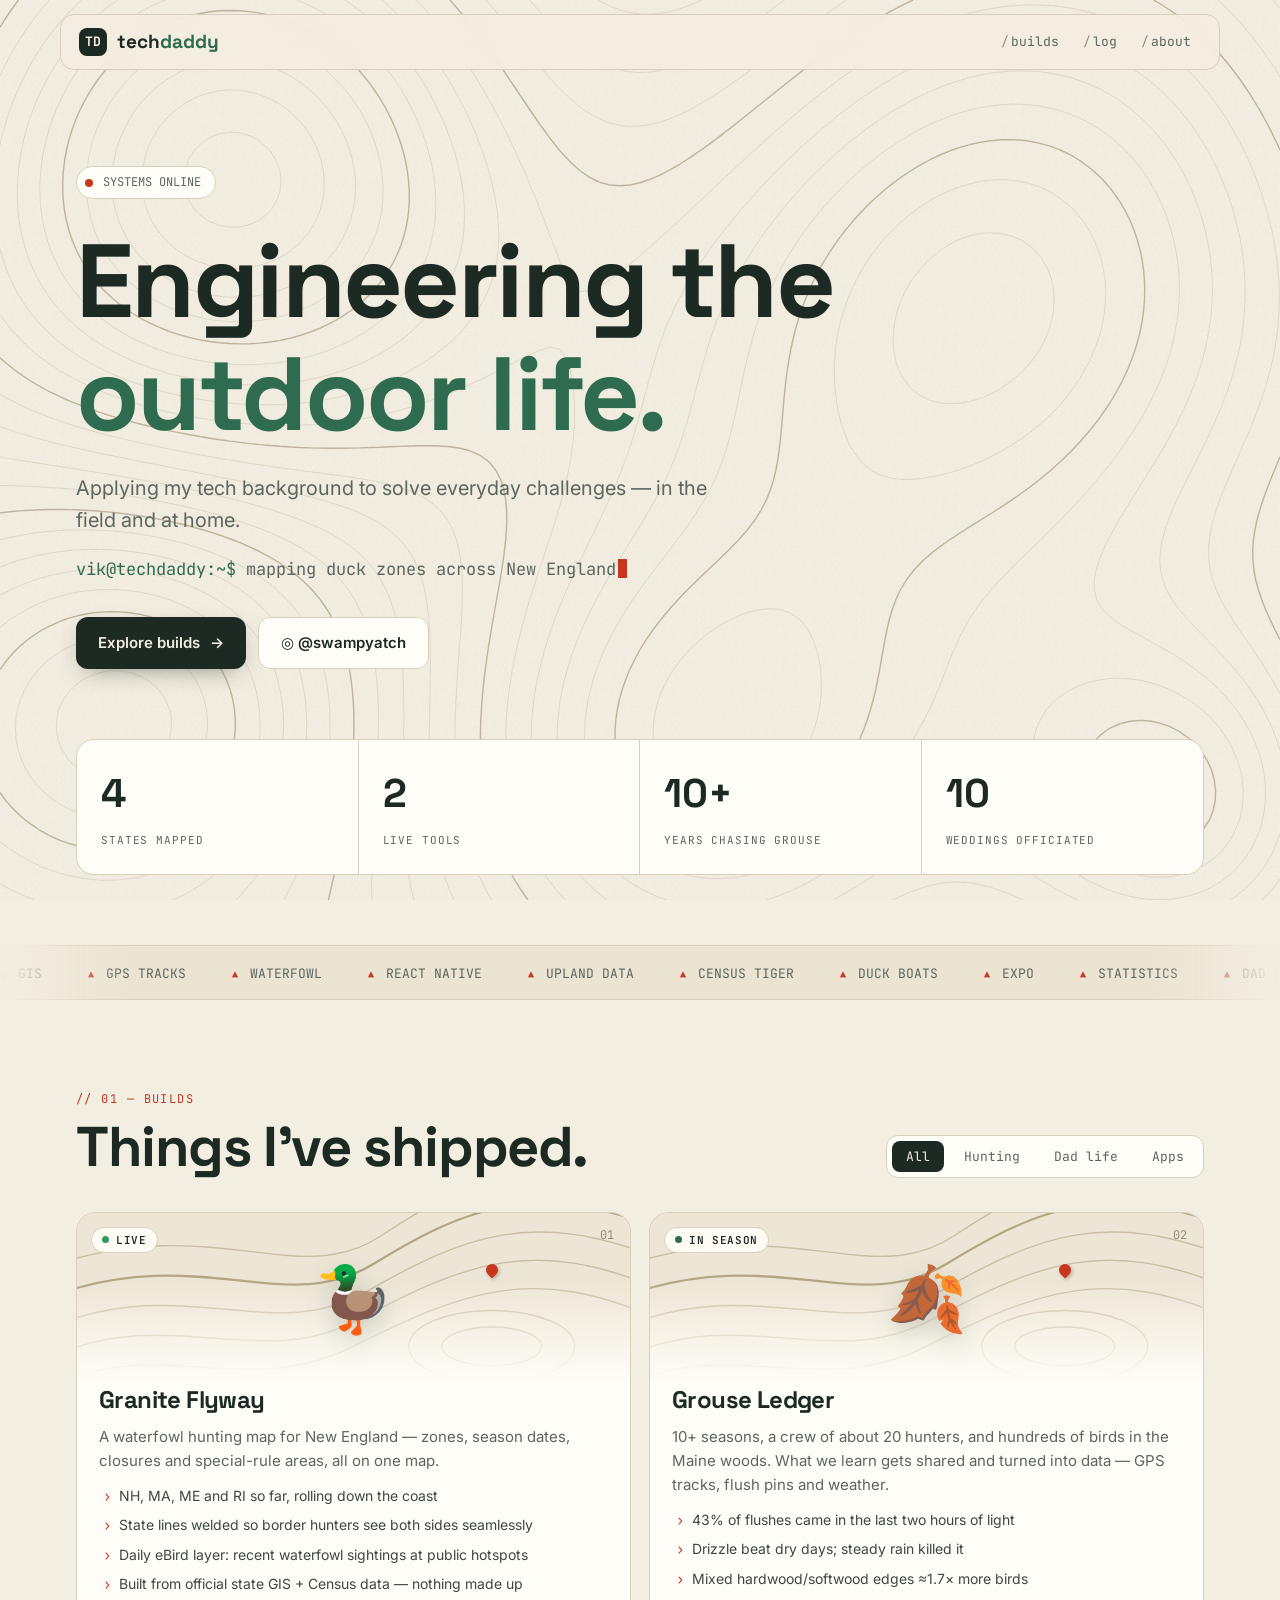
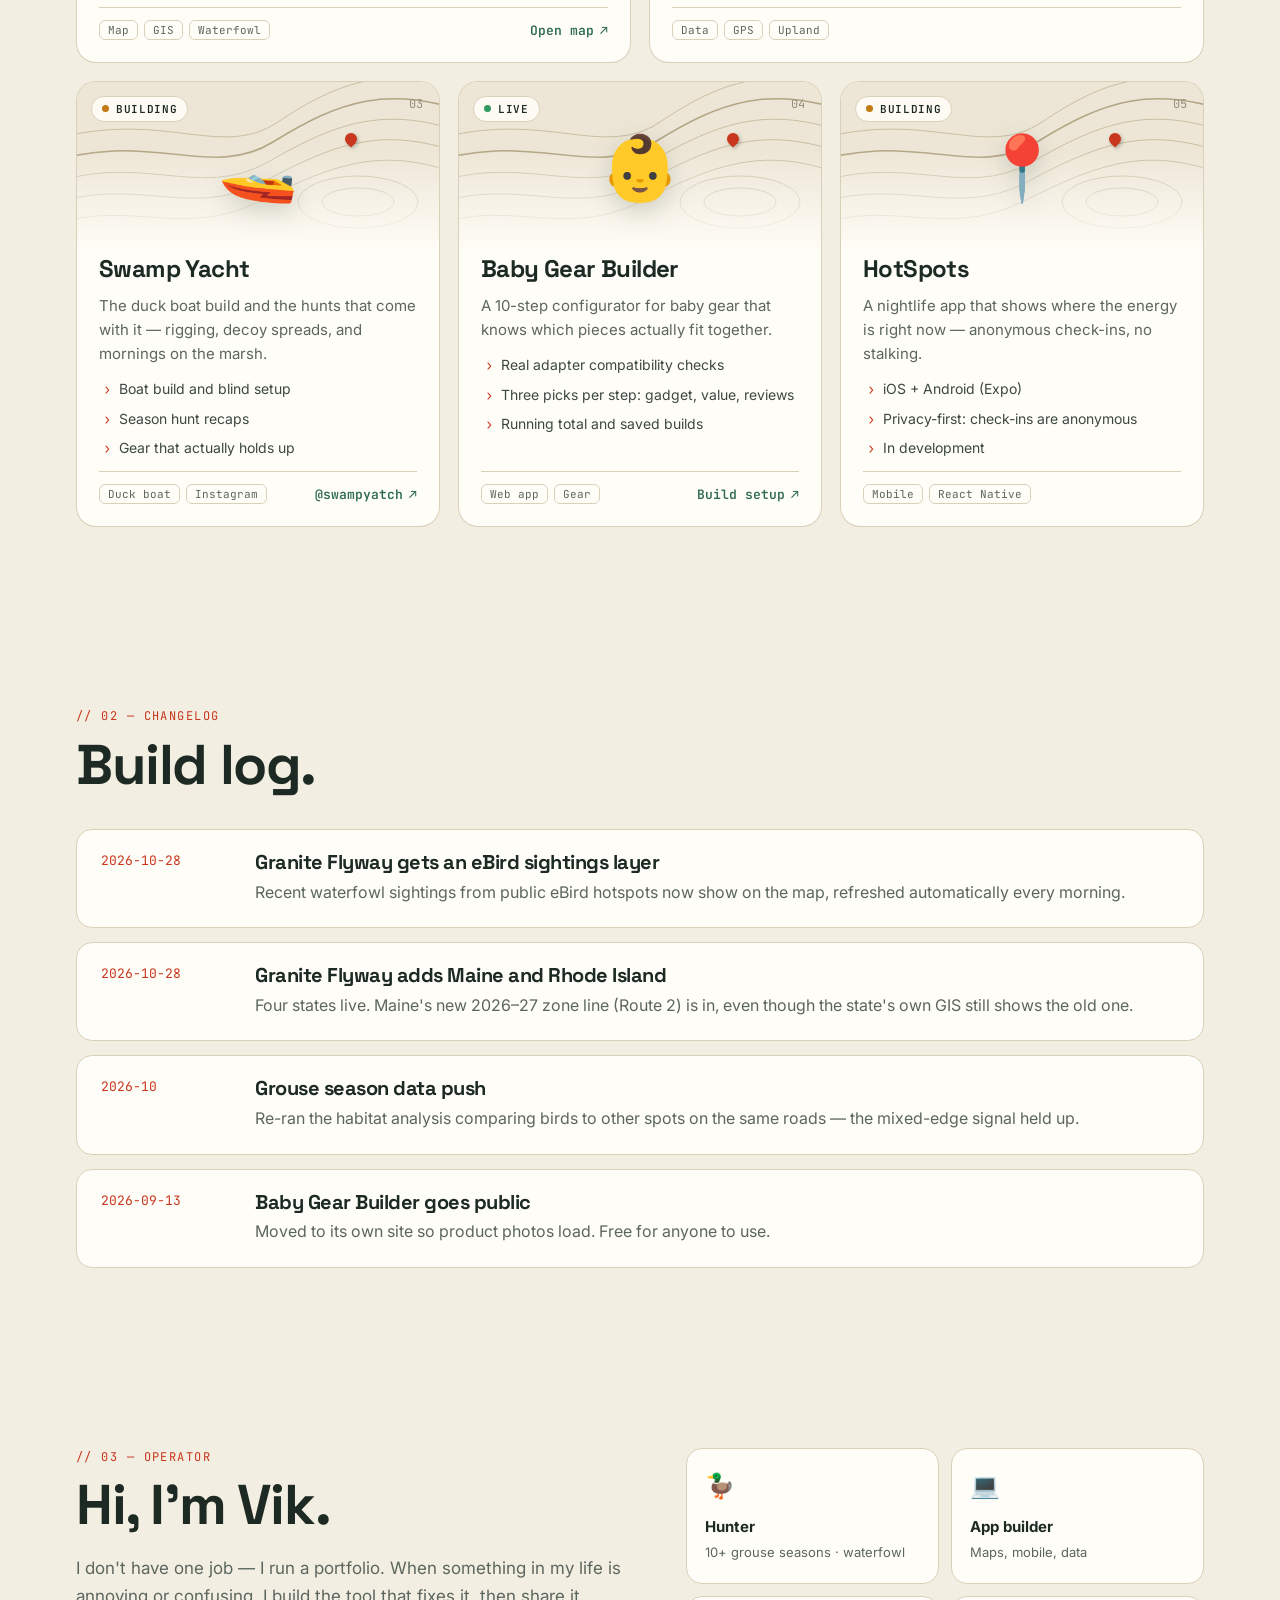
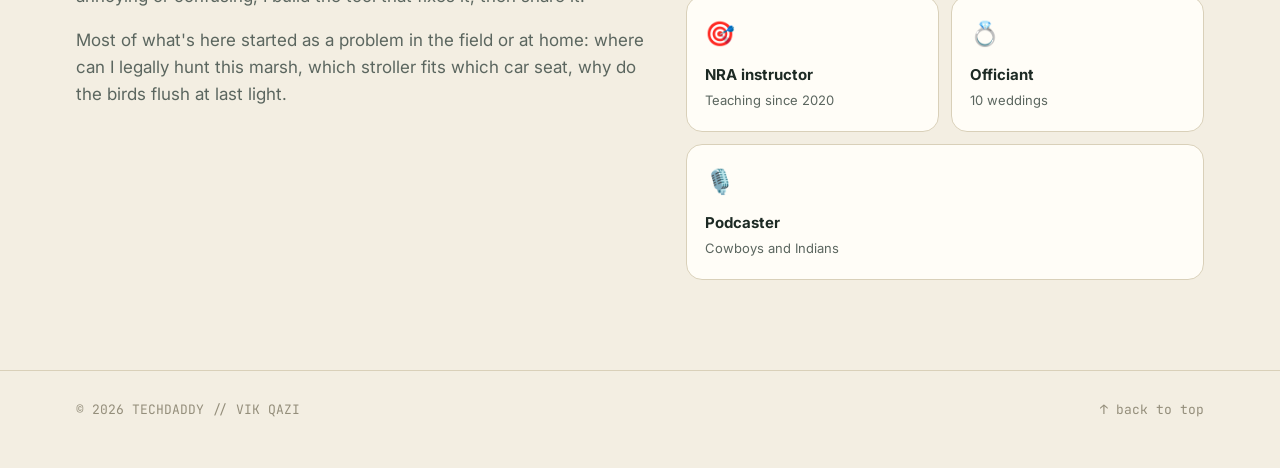
==== index.html @ b4d8f54d "Remove wavy underline from headline Co-Authored-By: Claude Opus 5.5 <noreply@anthropic.com>" ====
<!doctype html>
<html lang="en">
<head>
<meta charset="utf-8">
<meta name="viewport" content="width=device-width, initial-scale=1">
<title>TechDaddy</title>
<meta name="description" content="TechDaddy — a dad who builds things. Hunting maps, apps, gear builders and field data.">
<meta name="theme-color" content="#f3eee2">
<link rel="preconnect" href="https://fonts.googleapis.com">
<link href="https://fonts.googleapis.com/css2?family=Space+Grotesk:wght@400;500;700&family=JetBrains+Mono:wght@400;600&family=Inter:wght@400;500;600&display=swap" rel="stylesheet">
<style>
:root{
  --bg:#05070d; --bg2:#0a0e1a; --glass:rgba(255,255,255,.035); --glass-hi:rgba(255,255,255,.07);
  --line:rgba(140,170,255,.12); --line-hi:rgba(120,220,255,.45);
  --ink:#eaf0ff; --muted:#8a96b3; --dim:#55607a;
  --cyan:#3ee7ff; --violet:#8b5cff; --pink:#ff4fd8; --lime:#7dffb2; --amber:#ffb547;
  --grad:linear-gradient(100deg,var(--cyan),var(--violet) 55%,var(--pink));
  --mono:"JetBrains Mono",ui-monospace,monospace;
}
*{box-sizing:border-box}
html{scroll-behavior:smooth}
body{margin:0;background:var(--bg);color:var(--ink);font:16px/1.6 Inter,system-ui,sans-serif;overflow-x:hidden;-webkit-font-smoothing:antialiased}
a{color:inherit}
::selection{background:var(--violet);color:#fff}
.wrap{max-width:1160px;margin:0 auto;padding:0 16px;position:relative}
h1,h2,h3{font-family:"Space Grotesk",Inter,sans-serif;line-height:1.08;margin:0;letter-spacing:-.025em}
.mono{font-family:var(--mono)}

/* ---------- background layers ---------- */
#net{position:fixed;inset:0;width:100%;height:100%;z-index:0;pointer-events:none}
.bg-grid{position:fixed;inset:0;z-index:0;pointer-events:none;
  background-image:linear-gradient(var(--line) 1px,transparent 1px),linear-gradient(90deg,var(--line) 1px,transparent 1px);
  background-size:64px 64px;
  mask-image:radial-gradient(ellipse 80% 60% at 50% 0%,#000 30%,transparent 75%);
  -webkit-mask-image:radial-gradient(ellipse 80% 60% at 50% 0%,#000 30%,transparent 75%);opacity:.55}
.orb{position:fixed;border-radius:50%;filter:blur(90px);z-index:0;pointer-events:none;opacity:.45}
.orb.a{width:520px;height:520px;background:var(--violet);top:-180px;left:-120px;animation:drift 18s ease-in-out infinite alternate}
.orb.b{width:440px;height:440px;background:#0aa5c9;top:30vh;right:-160px;animation:drift 22s ease-in-out infinite alternate-reverse}
@keyframes drift{to{transform:translate(80px,60px) scale(1.15)}}
.noise{position:fixed;inset:0;z-index:1;pointer-events:none;opacity:.05;
  background-image:url("data:image/svg+xml,%3Csvg xmlns='http://www.w3.org/2000/svg' width='160' height='160'%3E%3Cfilter id='n'%3E%3CfeTurbulence baseFrequency='.9' numOctaves='2'/%3E%3C/filter%3E%3Crect width='100%25' height='100%25' filter='url(%23n)'/%3E%3C/svg%3E")}
main,nav,footer{position:relative;z-index:2}

/* ---------- nav ---------- */
nav{position:sticky;top:0;z-index:10}
nav .bar{margin:14px auto 0;max-width:1160px;display:flex;align-items:center;gap:20px;height:56px;padding:0 18px;
  background:rgba(8,11,20,.6);backdrop-filter:blur(16px) saturate(140%);-webkit-backdrop-filter:blur(16px) saturate(140%);
  border:1px solid var(--line);border-radius:14px}
.logo{display:flex;align-items:center;gap:10px;font-family:"Space Grotesk";font-weight:700;font-size:19px;text-decoration:none}
.logo .mark{width:28px;height:28px;border-radius:8px;background:var(--grad);display:grid;place-items:center;font-family:var(--mono);font-size:13px;color:#05070d;box-shadow:0 0 18px rgba(62,231,255,.45)}
.logo b{background:var(--grad);-webkit-background-clip:text;background-clip:text;color:transparent}
nav .links{margin-left:auto;display:flex;gap:4px}
nav .links a{text-decoration:none;color:var(--muted);font-family:var(--mono);font-size:13px;padding:6px 10px;border-radius:8px;transition:.2s}
nav .links a:hover{color:var(--ink);background:var(--glass-hi)}
nav .links a::before{content:"/";color:var(--dim);margin-right:2px}

/* ---------- hero ---------- */
.hero{padding:96px 0 70px;text-align:left}
.pill{display:inline-flex;align-items:center;gap:10px;font-family:var(--mono);font-size:12px;color:var(--muted);
  border:1px solid var(--line);background:var(--glass);border-radius:999px;padding:6px 14px 6px 8px}
.pill .dot{width:8px;height:8px;border-radius:50%;background:var(--lime);box-shadow:0 0 0 0 rgba(125,255,178,.7);animation:ping 2s infinite}
@keyframes ping{70%{box-shadow:0 0 0 9px rgba(125,255,178,0)}100%{box-shadow:0 0 0 0 rgba(125,255,178,0)}}
.hero h1{font-size:clamp(44px,8.4vw,104px);margin:26px 0 22px;font-weight:700}
.hero h1 .g{background:var(--grad);background-size:200% auto;-webkit-background-clip:text;background-clip:text;color:transparent;animation:sheen 6s linear infinite}
@keyframes sheen{to{background-position:200% center}}
.tagline{max-width:640px;font-size:clamp(17px,2vw,20px);color:var(--muted);margin:10px 0 20px}
.term{font-family:var(--mono);font-size:clamp(14px,1.8vw,17px);color:var(--muted);margin:0 0 34px;min-height:1.6em}
.term .p{color:var(--cyan)}
.term .cur{display:inline-block;width:9px;height:1.1em;background:var(--cyan);vertical-align:-3px;margin-left:2px;animation:blink 1s steps(1) infinite}
@keyframes blink{50%{opacity:0}}
.cta{display:flex;flex-wrap:wrap;gap:12px}
.btn{position:relative;display:inline-flex;align-items:center;gap:10px;padding:13px 22px;border-radius:12px;font-weight:600;text-decoration:none;font-size:15px;transition:transform .2s,box-shadow .2s}
.btn.primary{background:var(--grad);color:#05070d;box-shadow:0 8px 30px -6px rgba(139,92,255,.6)}
.btn.primary:hover{transform:translateY(-2px);box-shadow:0 12px 40px -6px rgba(62,231,255,.6)}
.btn.ghost{border:1px solid var(--line);background:var(--glass);backdrop-filter:blur(8px)}
.btn.ghost:hover{border-color:var(--line-hi);transform:translateY(-2px)}
.stats{display:grid;grid-template-columns:repeat(4,1fr);margin-top:70px;border:1px solid var(--line);border-radius:18px;background:var(--glass);backdrop-filter:blur(10px);overflow:hidden}
.stat{padding:22px 24px;border-right:1px solid var(--line)}
.stat:last-child{border-right:0}
.stat b{display:block;font-family:"Space Grotesk";font-size:clamp(28px,3.4vw,40px);font-weight:700}
.stat span{font-family:var(--mono);font-size:11px;letter-spacing:.08em;text-transform:uppercase;color:var(--muted)}

/* ---------- ticker ---------- */
.ticker{border-block:1px solid var(--line);background:rgba(8,11,20,.5);overflow:hidden;white-space:nowrap;padding:14px 0;
  mask-image:linear-gradient(90deg,transparent,#000 10%,#000 90%,transparent);-webkit-mask-image:linear-gradient(90deg,transparent,#000 10%,#000 90%,transparent)}
.ticker .track{display:inline-flex;gap:46px;animation:scroll 40s linear infinite;font-family:var(--mono);font-size:13px;color:var(--muted)}
.ticker .track span::before{content:"◆";color:var(--violet);margin-right:12px;font-size:10px}
@keyframes scroll{to{transform:translateX(-50%)}}

/* ---------- sections ---------- */
section{padding:90px 0}
.eyebrow{font-family:var(--mono);font-size:12px;color:var(--cyan);letter-spacing:.12em}
.sec-head{display:flex;flex-wrap:wrap;align-items:end;justify-content:space-between;gap:20px;margin-bottom:34px}
.sec-head h2{font-size:clamp(34px,5vw,56px);margin-top:8px}
.filters{display:flex;flex-wrap:wrap;gap:6px;padding:5px;border:1px solid var(--line);border-radius:12px;background:var(--glass)}
.filters button{background:none;color:var(--muted);border:0;border-radius:8px;padding:7px 14px;font:13px var(--mono);cursor:pointer;transition:.2s}
.filters button:hover{color:var(--ink)}
.filters button.on{background:var(--glass-hi);color:var(--ink);box-shadow:inset 0 0 0 1px var(--line-hi)}

/* ---------- cards ---------- */
.grid{display:grid;grid-template-columns:repeat(6,1fr);gap:18px}
.card{grid-column:span 2;position:relative;border-radius:20px;padding:1px;background:var(--line);transition:transform .35s cubic-bezier(.2,.8,.2,1);transform-style:preserve-3d;--mx:50%;--my:50%}
.card.wide{grid-column:span 3}
.card::before{content:"";position:absolute;inset:0;border-radius:20px;opacity:0;transition:opacity .3s;
  background:radial-gradient(420px circle at var(--mx) var(--my),var(--cyan),var(--violet) 35%,transparent 60%)}
.card:hover::before{opacity:1}
.card .in{position:relative;height:100%;border-radius:19px;background:linear-gradient(180deg,rgba(14,18,32,.92),rgba(8,10,18,.96));overflow:hidden;display:flex;flex-direction:column}
.card .in::after{content:"";position:absolute;inset:0;pointer-events:none;opacity:0;transition:opacity .3s;
  background:radial-gradient(300px circle at var(--mx) var(--my),rgba(255,255,255,.06),transparent 60%)}
.card:hover .in::after{opacity:1}
.art{height:170px;position:relative;overflow:hidden;display:grid;place-items:center}
.art .glyph{font-size:64px;filter:drop-shadow(0 10px 30px rgba(0,0,0,.6));transition:transform .5s cubic-bezier(.2,.8,.2,1);position:relative;z-index:1}
.card:hover .art .glyph{transform:scale(1.12) translateY(-4px)}
.art .mesh{position:absolute;inset:0;opacity:.9}
.art .lines{position:absolute;inset:0;background-image:linear-gradient(rgba(255,255,255,.07) 1px,transparent 1px),linear-gradient(90deg,rgba(255,255,255,.07) 1px,transparent 1px);background-size:22px 22px;mask-image:linear-gradient(transparent,#000);-webkit-mask-image:linear-gradient(transparent,#000)}
.art::after{content:"";position:absolute;inset:auto 0 0;height:60%;background:linear-gradient(transparent,rgba(8,10,18,.96))}
.status{position:absolute;top:14px;left:14px;z-index:2;display:inline-flex;align-items:center;gap:7px;font:600 11px var(--mono);letter-spacing:.06em;text-transform:uppercase;
  padding:5px 10px;border-radius:999px;background:rgba(5,7,13,.7);backdrop-filter:blur(8px);border:1px solid rgba(255,255,255,.12)}
.status i{width:7px;height:7px;border-radius:50%}
.status.live i{background:var(--lime);box-shadow:0 0 10px var(--lime)}
.status.building i{background:var(--amber);box-shadow:0 0 10px var(--amber)}
.status.season i{background:var(--cyan);box-shadow:0 0 10px var(--cyan)}
.idx{position:absolute;top:14px;right:16px;z-index:2;font:12px var(--mono);color:rgba(255,255,255,.5)}
.body{padding:4px 22px 22px;display:flex;flex-direction:column;gap:12px;flex:1;position:relative;z-index:1}
.body h3{font-size:24px}
.body p{margin:0;color:var(--muted);font-size:15px}
.body ul{list-style:none;margin:0;padding:0;display:grid;gap:7px}
.body li{font-size:14px;color:#b7c1d9;padding-left:20px;position:relative}
.body li::before{content:"›";position:absolute;left:4px;color:var(--cyan);font-family:var(--mono)}
.foot{margin-top:auto;padding-top:12px;display:flex;flex-wrap:wrap;align-items:center;justify-content:space-between;gap:10px;border-top:1px solid var(--line)}
.tags{display:flex;flex-wrap:wrap;gap:6px}
.tags span{font:11px var(--mono);color:var(--muted);border:1px solid var(--line);border-radius:6px;padding:2px 8px}
.go{font:600 13px var(--mono);text-decoration:none;color:var(--cyan);display:inline-flex;gap:6px;align-items:center}
.go:hover{text-shadow:0 0 12px var(--cyan)}
.go span{transition:transform .2s}
.go:hover span{transform:translate(3px,-3px)}

/* ---------- log ---------- */
.log{position:relative;display:grid;gap:14px}
.entry{display:grid;grid-template-columns:130px 1fr;gap:24px;padding:22px 24px;border:1px solid var(--line);border-radius:16px;background:var(--glass);backdrop-filter:blur(8px);transition:.25s}
.entry:hover{border-color:var(--line-hi);background:var(--glass-hi)}
.entry time{font:13px var(--mono);color:var(--cyan)}
.entry h3{font-size:20px;margin-bottom:6px}
.entry p{margin:0;color:var(--muted)}

/* ---------- about ---------- */
.about{display:grid;grid-template-columns:1.1fr 1fr;gap:40px;align-items:start}
.about p{color:var(--muted);font-size:17px}
.hats{display:grid;grid-template-columns:1fr 1fr;gap:12px}
.hat{border:1px solid var(--line);border-radius:16px;padding:18px;background:var(--glass);transition:.25s}
.hat:hover{border-color:var(--line-hi);transform:translateY(-3px)}
.hat i{font-style:normal;font-size:24px;display:block;margin-bottom:10px}
.hat b{display:block;font-size:15px}
.hat span{font-size:13px;color:var(--muted)}
.hat:last-child{grid-column:span 2}

footer{border-top:1px solid var(--line);padding:30px 0 50px;color:var(--dim);font:13px var(--mono)}
footer .wrap{display:flex;flex-wrap:wrap;gap:12px;justify-content:space-between}
footer a{text-decoration:none}
footer a:hover{color:var(--cyan)}

/* ---------- reveal ---------- */
.rv{opacity:0;transform:translateY(24px);transition:opacity .8s cubic-bezier(.2,.8,.2,1),transform .8s cubic-bezier(.2,.8,.2,1)}
.rv.on{opacity:1;transform:none}

@media (max-width:900px){
  .card,.card.wide{grid-column:span 3}
  .about{grid-template-columns:1fr}
}
@media (max-width:640px){
  nav .bar{margin:10px 10px 0;padding:0 12px}
  nav .links a{padding:6px 6px;font-size:12px}
  nav .links a::before{display:none}
  .hero{padding:60px 0 40px}
  .term{min-height:3.2em}
  .card,.card.wide{grid-column:span 6}
  .stats{grid-template-columns:1fr 1fr}
  .stat:nth-child(2){border-right:0}
  .stat:nth-child(-n+2){border-bottom:1px solid var(--line)}
  .entry{grid-template-columns:1fr;gap:6px}
  .hats{grid-template-columns:1fr}
  .hat:last-child{grid-column:auto}
  section{padding:64px 0}
}
@media (prefers-reduced-motion:reduce){
  *,*::before,*::after{animation:none!important;transition:none!important}
  .term .cur{animation:blink 1s steps(1) infinite!important}
  .rv{opacity:1;transform:none}
}
</style>
<style>
/* ===== TOPO CARTOGRAPHER THEME ===== */
:root{
  --bg:#f3eee2; --bg2:#ebe4d3; --paper:#fffdf7; --glass:rgba(255,253,247,.7); --glass-hi:#fffdf7;
  --line:#d9d0b9; --line-hi:#2f6b4f;
  --ink:#1d2a24; --muted:#5b665f; --dim:#948e7b;
  --cyan:#2f6b4f; --violet:#2f6b4f; --pink:#c8361d; --lime:#2f6b4f; --amber:#c27a12; --pin:#c8361d;
  --grad:linear-gradient(90deg,#2f6b4f,#2f6b4f);
}
::selection{background:#2f6b4f;color:#fffdf7}
body{background:var(--bg);color:var(--ink)}
#net,.orb,.bg-grid{display:none}
#topo{position:fixed;inset:0;width:100%;height:100%;z-index:0;pointer-events:none}
.noise{opacity:.07;mix-blend-mode:multiply}

nav .bar{background:rgba(243,238,226,.82);border-color:var(--line)}
.logo .mark{background:var(--ink);color:var(--bg);box-shadow:none}
.logo b{background:none;color:#2f6b4f;-webkit-text-fill-color:#2f6b4f}

.pill{background:var(--paper)}
.pill .dot{background:var(--pin);animation:pingred 2s infinite}
@keyframes pingred{0%{box-shadow:0 0 0 0 rgba(200,54,29,.55)}70%{box-shadow:0 0 0 9px rgba(200,54,29,0)}100%{box-shadow:0 0 0 0 rgba(200,54,29,0)}}
.hero h1 .g{background:none;color:#2f6b4f;-webkit-text-fill-color:#2f6b4f;animation:none;
  }
.term .p{color:#2f6b4f}
.term .cur{background:var(--pin)}

.btn.primary{background:var(--ink);color:var(--bg);box-shadow:0 8px 24px -10px rgba(29,42,36,.55)}
.btn.primary:hover{box-shadow:0 12px 28px -10px rgba(29,42,36,.6)}
.btn.ghost{background:var(--paper);border-color:var(--line)}
.btn.ghost:hover{border-color:var(--ink)}
.stats{background:var(--paper)}

.ticker{background:var(--bg2)}
.ticker .track span::before{content:"▲";color:var(--pin)}

.filters{background:var(--paper)}
.filters button.on{background:var(--ink);color:var(--bg);box-shadow:none}

.card::before{background:radial-gradient(420px circle at var(--mx) var(--my),#2f6b4f,rgba(200,54,29,.6) 35%,transparent 60%)}
.card .in{background:var(--paper)}
.card .in::after{background:radial-gradient(300px circle at var(--mx) var(--my),rgba(47,107,79,.07),transparent 60%)}
.art .mesh{background:var(--bg2)!important}
.art .lines{mask-image:none;-webkit-mask-image:none;background-size:cover;background-position:center;
  background-image:url("data:image/svg+xml,%3Csvg xmlns='http://www.w3.org/2000/svg' viewBox='0 0 400 170' preserveAspectRatio='xMidYMid slice'%3E%3Cg fill='none' stroke='%23c9bea2' stroke-width='1'%3E%3Cpath d='M-20 150 C60 110 120 160 200 120 S330 60 420 100'/%3E%3Cpath d='M-20 128 C70 88 130 140 205 100 S330 40 420 78'/%3E%3Cpath d='M-20 106 C80 66 140 120 210 80 S330 20 420 56'/%3E%3Cpath stroke='%23b3a684' stroke-width='1.6' d='M-20 84 C90 44 150 100 215 60 S330 0 420 34'/%3E%3Cpath d='M-20 62 C100 22 160 80 220 40 S330 -20 420 12'/%3E%3Cellipse cx='300' cy='120' rx='60' ry='26'/%3E%3Cellipse cx='300' cy='120' rx='36' ry='14'/%3E%3C/g%3E%3C/svg%3E")}
.art::after{background:linear-gradient(transparent,var(--paper))}
.art .glyph{filter:drop-shadow(0 8px 12px rgba(29,42,36,.18))}
.art .pinmark{position:absolute;z-index:1;left:74%;top:30%;width:12px;height:12px;border-radius:50% 50% 50% 0;transform:rotate(-45deg);background:var(--pin);box-shadow:0 2px 4px rgba(0,0,0,.25)}
.status{background:rgba(255,253,247,.92);border-color:var(--line);color:var(--ink)}
.status.season i{background:#2f6b4f;box-shadow:none}
.status.live i{background:#2f9b5f;box-shadow:none}
.status.building i{background:var(--amber);box-shadow:none}
.idx{color:var(--dim)}
.body li{color:#3c4842}
.body li::before{color:var(--pin)}
.go{color:#2f6b4f}
.go:hover{text-shadow:none;text-decoration:underline}

.entry,.hat{background:var(--paper)}
.entry time{color:var(--pin)}
.eyebrow{color:var(--pin)}
footer{color:var(--dim)}
footer a:hover{color:#2f6b4f}

/* map-style grid readout that follows the cursor */
#gridref{position:fixed;z-index:3;pointer-events:none;font:11px var(--mono);color:var(--ink);background:rgba(255,253,247,.9);border:1px solid var(--line);border-radius:6px;padding:3px 7px;opacity:0;transition:opacity .2s;transform:translate(14px,14px)}
#gridref::before{content:"";position:absolute;left:-14px;top:-14px;width:9px;height:9px;border:1.5px solid var(--pin);border-radius:50%}
@media (hover:none){#gridref{display:none}}
</style>
</head>
<body>
<div class="noise"></div>

<nav><div class="bar">
  <a class="logo" href="#"><span class="mark">TD</span><span>tech<b>daddy</b></span></a>
  <div class="links">
    <a href="#builds">builds</a>
    <a href="#log">log</a>
    <a href="#about">about</a>
  </div>
</div></nav>

<main>
<header class="hero"><div class="wrap">
  <div class="pill rv"><span class="dot"></span>SYSTEMS ONLINE</div>
  <h1 class="rv">Engineering the<br><span class="g">outdoor life.</span></h1>
  <p class="tagline rv">Applying my tech background to solve everyday challenges — in the field and at home.</p>
  <p class="term rv"><span class="p">vik@techdaddy:~$</span> <span id="typed"></span><span class="cur"></span></p>
  <div class="cta rv">
    <a class="btn primary" href="#builds">Explore builds <span>→</span></a>
    <a class="btn ghost" href="https://www.instagram.com/swampyatch/" target="_blank" rel="noopener">◎ @swampyatch</a>
  </div>
  <div class="stats rv">
    <div class="stat"><b data-count="4">0</b><span>States mapped</span></div>
    <div class="stat"><b data-count="2">0</b><span>Live tools</span></div>
    <div class="stat"><b data-count="10" data-suffix="+">0</b><span>Years chasing grouse</span></div>
    <div class="stat"><b data-count="10">0</b><span>Weddings officiated</span></div>
  </div>
</div></header>

<div class="ticker"><div class="track" id="ticker"></div></div>

<section id="builds"><div class="wrap">
  <div class="sec-head rv">
    <div><div class="eyebrow">// 01 — BUILDS</div><h2>Things I've shipped.</h2></div>
    <div class="filters" id="filters"></div>
  </div>
  <div class="grid" id="grid"></div>
</div></section>

<section id="log"><div class="wrap">
  <div class="sec-head rv"><div><div class="eyebrow">// 02 — CHANGELOG</div><h2>Build log.</h2></div></div>
  <div class="log" id="logList"></div>
</div></section>

<section id="about"><div class="wrap about">
  <div class="rv">
    <div class="eyebrow">// 03 — OPERATOR</div>
    <h2 style="font-size:clamp(34px,5vw,56px);margin:8px 0 20px">Hi, I'm Vik.</h2>
    <p>I don't have one job — I run a portfolio. When something in my life is annoying or confusing, I build the tool that fixes it, then share it.</p>
    <p>Most of what's here started as a problem in the field or at home: where can I legally hunt this marsh, which stroller fits which car seat, why do the birds flush at last light.</p>
  </div>
  <div class="hats rv">
    <div class="hat"><i>🦆</i><b>Hunter</b><span>10+ grouse seasons · waterfowl</span></div>
    <div class="hat"><i>💻</i><b>App builder</b><span>Maps, mobile, data</span></div>
    <div class="hat"><i>🎯</i><b>NRA instructor</b><span>Teaching since 2020</span></div>
    <div class="hat"><i>💍</i><b>Officiant</b><span>10 weddings</span></div>
    <div class="hat"><i>🎙️</i><b>Podcaster</b><span>Cowboys and Indians</span></div>
  </div>
</div></section>
</main>

<footer><div class="wrap">
  <span>© <span id="yr"></span> TECHDADDY // VIK QAZI</span>
  <a href="#">↑ back to top</a>
</div></footer>

<script>
/* ===== ADD NEW BUILDS HERE =====
   status: "live" | "building" | "season"
   cat: used by the filter chips · wide: true = bigger card
   hue: two colors for the card art */
const BUILDS = [
  {
    title: "Granite Flyway", icon: "🦆", hue: ["#0e7a8f", "#1d3fa8"], wide: true,
    status: "live", cat: "Hunting",
    blurb: "A waterfowl hunting map for New England — zones, season dates, closures and special-rule areas, all on one map.",
    points: ["NH, MA, ME and RI so far, rolling down the coast", "State lines welded so border hunters see both sides seamlessly", "Daily eBird layer: recent waterfowl sightings at public hotspots", "Built from official state GIS + Census data — nothing made up"],
    tags: ["Map", "GIS", "Waterfowl"],
    link: "https://vikqazi.github.io/granite-flyway/", linkText: "Open map"
  },
  {
    title: "Grouse Ledger", icon: "🍂", hue: ["#a8501d", "#5a1d8f"], wide: true,
    status: "season", cat: "Hunting",
    blurb: "10+ seasons, a crew of about 20 hunters, and hundreds of birds in the Maine woods. What we learn gets shared and turned into data — GPS tracks, flush pins and weather.",
    points: ["43% of flushes came in the last two hours of light", "Drizzle beat dry days; steady rain killed it", "Mixed hardwood/softwood edges ≈1.7× more birds"],
    tags: ["Data", "GPS", "Upland"]
  },
  {
    title: "Swamp Yacht", icon: "🚤", hue: ["#2f7a3a", "#0e5a6f"],
    status: "building", cat: "Hunting",
    blurb: "The duck boat build and the hunts that come with it — rigging, decoy spreads, and mornings on the marsh.",
    points: ["Boat build and blind setup", "Season hunt recaps", "Gear that actually holds up"],
    tags: ["Duck boat", "Instagram"],
    link: "https://www.instagram.com/swampyatch/", linkText: "@swampyatch"
  },
  {
    title: "Baby Gear Builder", icon: "👶", hue: ["#b03d8a", "#5a3dcf"],
    status: "live", cat: "Dad life",
    blurb: "A 10-step configurator for baby gear that knows which pieces actually fit together.",
    points: ["Real adapter compatibility checks", "Three picks per step: gadget, value, reviews", "Running total and saved builds"],
    tags: ["Web app", "Gear"],
    link: "https://vikqazi.github.io/baby-gear-builder/", linkText: "Build setup"
  },
  {
    title: "HotSpots", icon: "📍", hue: ["#7a2fd0", "#d02f8a"],
    status: "building", cat: "Apps",
    blurb: "A nightlife app that shows where the energy is right now — anonymous check-ins, no stalking.",
    points: ["iOS + Android (Expo)", "Privacy-first: check-ins are anonymous", "In development"],
    tags: ["Mobile", "React Native"]
  }
];

/* ===== ADD NEW LOG ENTRIES AT THE TOP ===== */
const LOG = [
  { date: "2026-10-28", title: "Granite Flyway gets an eBird sightings layer", text: "Recent waterfowl sightings from public eBird hotspots now show on the map, refreshed automatically every morning." },
  { date: "2026-10-28", title: "Granite Flyway adds Maine and Rhode Island", text: "Four states live. Maine's new 2026–27 zone line (Route 2) is in, even though the state's own GIS still shows the old one." },
  { date: "2026-10", title: "Grouse season data push", text: "Re-ran the habitat analysis comparing birds to other spots on the same roads — the mixed-edge signal held up." },
  { date: "2026-09-13", title: "Baby Gear Builder goes public", text: "Moved to its own site so product photos load. Free for anyone to use." }
];

const TYPED = ["mapping duck zones across New England", "crunching grouse flush data", "building a nightlife app", "speccing the perfect stroller setup"];
const TICKER = ["GIS", "GPS TRACKS", "WATERFOWL", "REACT NATIVE", "UPLAND DATA", "CENSUS TIGER", "DUCK BOATS", "EXPO", "STATISTICS", "DAD MODE"];

const reduce = matchMedia("(prefers-reduced-motion: reduce)").matches;
const STATUS = { live: "Live", building: "Building", season: "In season" };
const esc = s => String(s).replace(/[&<>"]/g, c => ({ "&": "&amp;", "<": "&lt;", ">": "&gt;", '"': "&quot;" }[c]));
const grid = document.getElementById("grid");
const filters = document.getElementById("filters");

function render(cat) {
  grid.innerHTML = BUILDS.filter(b => cat === "All" || b.cat === cat).map((b, i) => `
    <article class="card rv ${b.wide ? "wide" : ""}"><div class="in">
      <div class="art">
        <div class="mesh" style="background:radial-gradient(circle at 25% 30%,${b.hue[0]},transparent 60%),radial-gradient(circle at 80% 70%,${b.hue[1]},transparent 60%),#0a0e1a"></div>
        <div class="lines"></div>
        <span class="status ${b.status}"><i></i>${STATUS[b.status]}</span>
        <span class="idx">${String(i + 1).padStart(2, "0")}</span>
        <span class="glyph">${b.icon}</span>
      </div>
      <div class="body">
        <h3>${esc(b.title)}</h3>
        <p>${esc(b.blurb)}</p>
        <ul>${b.points.map(p => `<li>${esc(p)}</li>`).join("")}</ul>
        <div class="foot">
          <div class="tags">${b.tags.map(t => `<span>${esc(t)}</span>`).join("")}</div>
          ${b.link ? `<a class="go" href="${b.link}" target="_blank" rel="noopener">${esc(b.linkText)} <span>↗</span></a>` : ""}
        </div>
      </div>
    </div></article>`).join("");
  [...filters.children].forEach(btn => btn.classList.toggle("on", btn.textContent === cat));
  bindCards();
  observe();
}

["All", ...new Set(BUILDS.map(b => b.cat))].forEach(c => {
  const btn = document.createElement("button");
  btn.textContent = c;
  btn.onclick = () => render(c);
  filters.appendChild(btn);
});

document.getElementById("logList").innerHTML = LOG.map(e => `
  <div class="entry rv"><time>${esc(e.date)}</time><div><h3>${esc(e.title)}</h3><p>${esc(e.text)}</p></div></div>`).join("");
document.getElementById("ticker").innerHTML = [...TICKER, ...TICKER].map(t => `<span>${t}</span>`).join("");
document.getElementById("yr").textContent = new Date().getFullYear();

/* cursor-follow glow + tilt on cards */
function bindCards() {
  if (!matchMedia("(hover: hover)").matches) return;
  grid.querySelectorAll(".card").forEach(card => {
    card.addEventListener("pointermove", e => {
      const r = card.getBoundingClientRect(), x = e.clientX - r.left, y = e.clientY - r.top;
      card.style.setProperty("--mx", x + "px");
      card.style.setProperty("--my", y + "px");
      if (!reduce) card.style.transform = `perspective(900px) rotateX(${(y / r.height - .5) * -5}deg) rotateY(${(x / r.width - .5) * 5}deg)`;
    });
    card.addEventListener("pointerleave", () => card.style.transform = "");
  });
}

/* scroll reveal + stat counters */
const io = new IntersectionObserver(entries => entries.forEach(e => {
  if (!e.isIntersecting) return;
  e.target.classList.add("on");
  io.unobserve(e.target);
  e.target.querySelectorAll("[data-count]").forEach(countUp);
}), { threshold: .12 });
function observe() {
  document.querySelectorAll(".rv:not(.on)").forEach((el, i) => {
    el.style.transitionDelay = (i % 3) * 80 + "ms";
    io.observe(el);
  });
}
function countUp(el) {
  const end = +el.dataset.count, suf = el.dataset.suffix || "";
  if (reduce) { el.textContent = end + suf; return; }
  const t0 = performance.now();
  (function tick(t) {
    const p = Math.min((t - t0) / 1400, 1);
    el.textContent = Math.round(end * (1 - Math.pow(1 - p, 3))) + suf;
    if (p < 1) requestAnimationFrame(tick);
  })(t0);
}

/* terminal typing — runs even with reduced motion (it's text, not movement) */
(function type() {
  const out = document.getElementById("typed");
  let w = 0, c = 0, del = false;
  (function step() {
    const word = TYPED[w];
    c += del ? -1 : 1;
    out.textContent = word.slice(0, c);
    let wait = del ? 28 : 55;
    if (!del && c === word.length) { del = true; wait = 1800; }
    else if (del && c === 0) { del = false; w = (w + 1) % TYPED.length; wait = 350; }
    setTimeout(step, wait);
  })();
})();

render("All");
</script>
<script>
/* ===== TOPO CARTOGRAPHER THEME: contour-map background ===== */
(function topo() {
  const cv = document.createElement("canvas");
  cv.id = "topo";
  document.body.prepend(cv);
  const ctx = cv.getContext("2d");
  const dpr = Math.min(devicePixelRatio || 1, 2);
  // a few hills and a valley, in page-fraction coordinates
  const peaks = [[.18, .22, .22, 1], [.78, .35, .26, .9], [.55, .85, .2, .8], [.1, .8, .16, -.6], [.92, .9, .14, .6]];
  function field(x, y, W, H) {
    let v = 0;
    for (const [px, py, r, a] of peaks) {
      const dx = (x / W - px) * (W / H), dy = y / H - py;
      v += a * Math.exp(-(dx * dx + dy * dy) / (2 * r * r));
    }
    return v + .06 * Math.sin(x / W * 9) * Math.cos(y / H * 7);
  }
  function draw() {
    const W = cv.width = innerWidth * dpr, H = cv.height = innerHeight * dpr;
    const s = 10 * dpr, cols = Math.ceil(W / s) + 1, rows = Math.ceil(H / s) + 1;
    const g = new Float32Array(cols * rows);
    for (let j = 0; j < rows; j++) for (let i = 0; i < cols; i++) g[j * cols + i] = field(i * s, j * s, W, H);
    const step = .07;
    for (let k = -10; k <= 16; k++) {
      const lv = k * step, index = k % 5 === 0;
      ctx.strokeStyle = index ? "rgba(150,136,100,.55)" : "rgba(170,156,120,.32)";
      ctx.lineWidth = (index ? 1.4 : .8) * dpr;
      ctx.beginPath();
      for (let j = 0; j < rows - 1; j++) for (let i = 0; i < cols - 1; i++) {
        const a = g[j * cols + i], b = g[j * cols + i + 1], c = g[(j + 1) * cols + i + 1], d = g[(j + 1) * cols + i];
        const x = i * s, y = j * s, pts = [];
        const t = (p, q) => (lv - p) / (q - p);
        if ((a > lv) !== (b > lv)) pts.push([x + s * t(a, b), y]);
        if ((b > lv) !== (c > lv)) pts.push([x + s, y + s * t(b, c)]);
        if ((d > lv) !== (c > lv)) pts.push([x + s * t(d, c), y + s]);
        if ((a > lv) !== (d > lv)) pts.push([x, y + s * t(a, d)]);
        if (pts.length >= 2) { ctx.moveTo(pts[0][0], pts[0][1]); ctx.lineTo(pts[1][0], pts[1][1]); }
        if (pts.length === 4) { ctx.moveTo(pts[2][0], pts[2][1]); ctx.lineTo(pts[3][0], pts[3][1]); }
      }
      ctx.stroke();
    }
  }
  let rt;
  addEventListener("resize", () => { clearTimeout(rt); rt = setTimeout(draw, 150); });
  draw();

  // cursor grid reference (decorative, not a real location)
  const ref = document.createElement("div");
  ref.id = "gridref";
  document.body.appendChild(ref);
  addEventListener("pointermove", e => {
    ref.style.left = e.clientX + "px";
    ref.style.top = e.clientY + "px";
    ref.style.opacity = 1;
    const ex = String(Math.round(e.clientX / innerWidth * 999)).padStart(3, "0");
    const ny = String(Math.round((1 - e.clientY / innerHeight) * 999)).padStart(3, "0");
    const el = Math.round(field(e.clientX * dpr, e.clientY * dpr, innerWidth * dpr, innerHeight * dpr) * 1200 + 400);
    ref.textContent = `E${ex} N${ny} · ${el} ft`;
  });
  document.addEventListener("pointerleave", () => ref.style.opacity = 0);

  // red map pin on each card image
  const pin = () => document.querySelectorAll(".art:not(:has(.pinmark))").forEach(a => a.insertAdjacentHTML("beforeend", '<span class="pinmark"></span>'));
  new MutationObserver(pin).observe(document.getElementById("grid"), { childList: true });
  pin();
})();
</script>
</body>
</html>
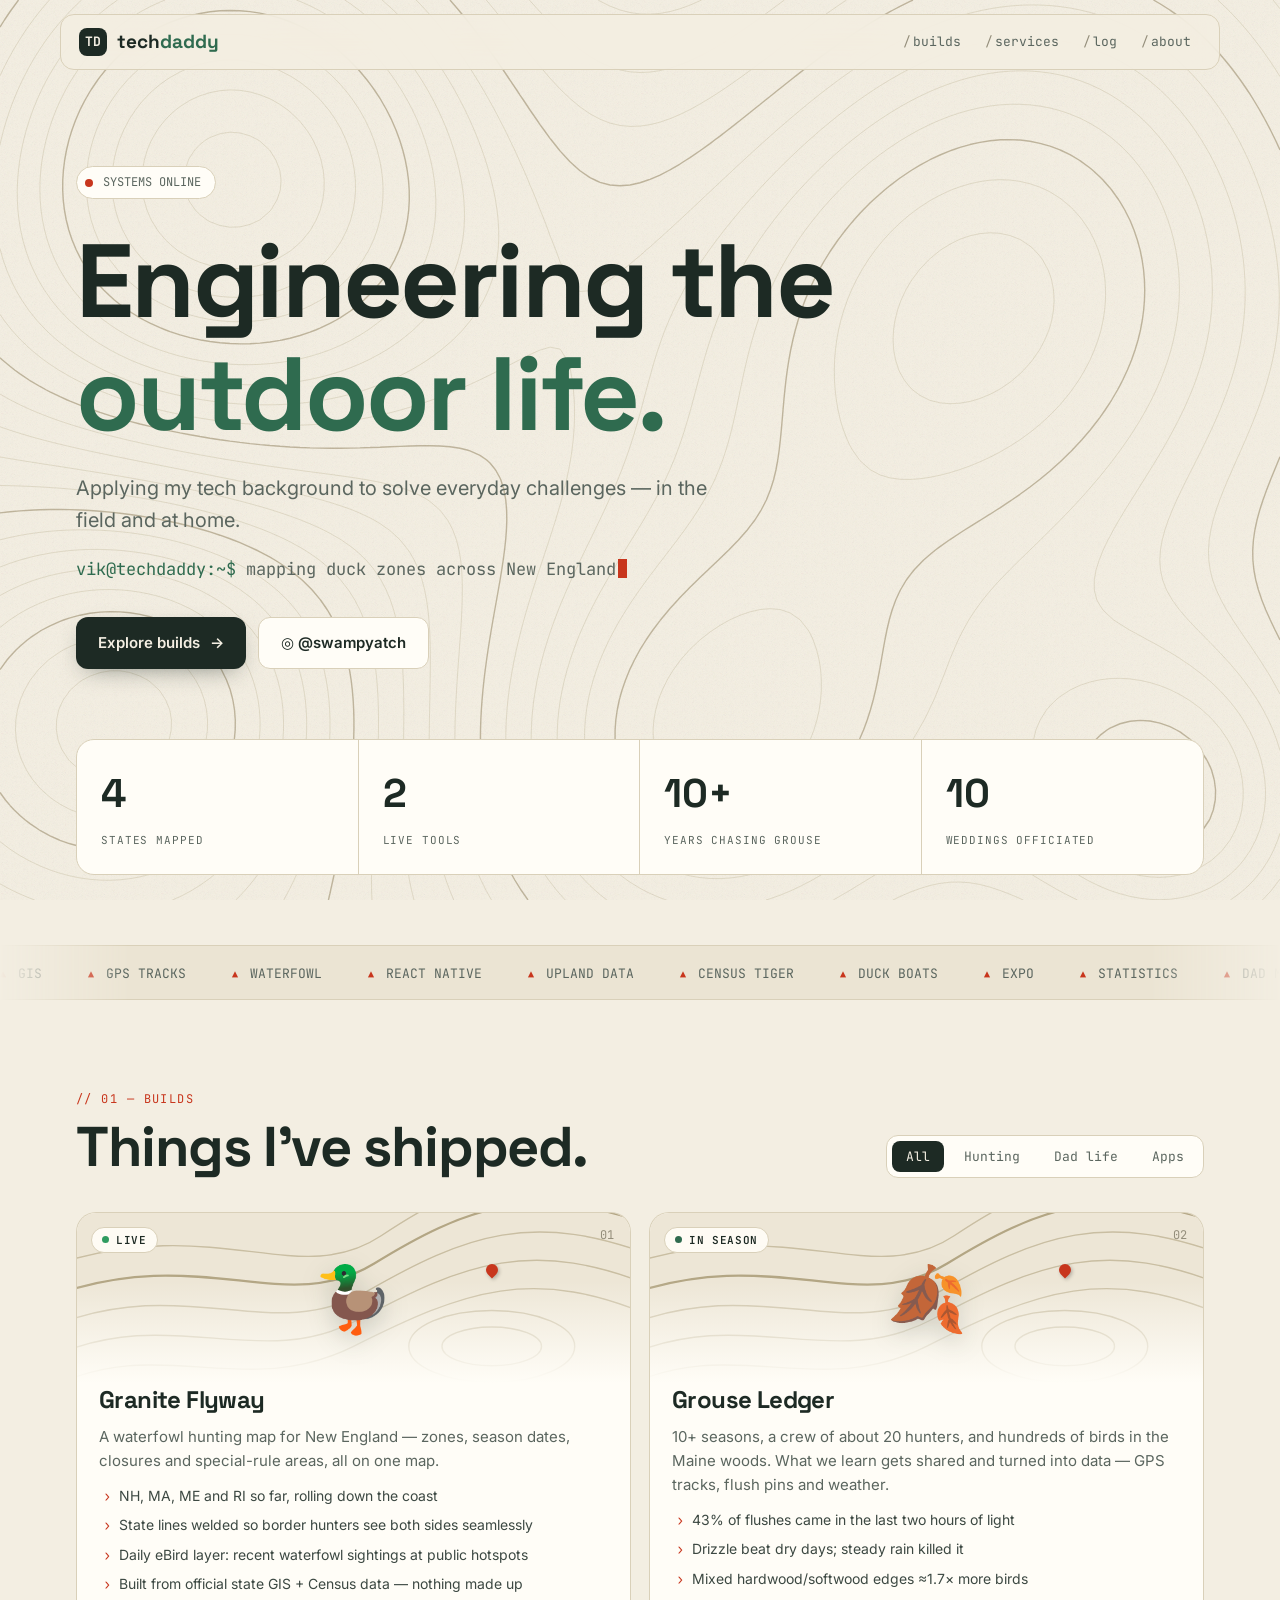
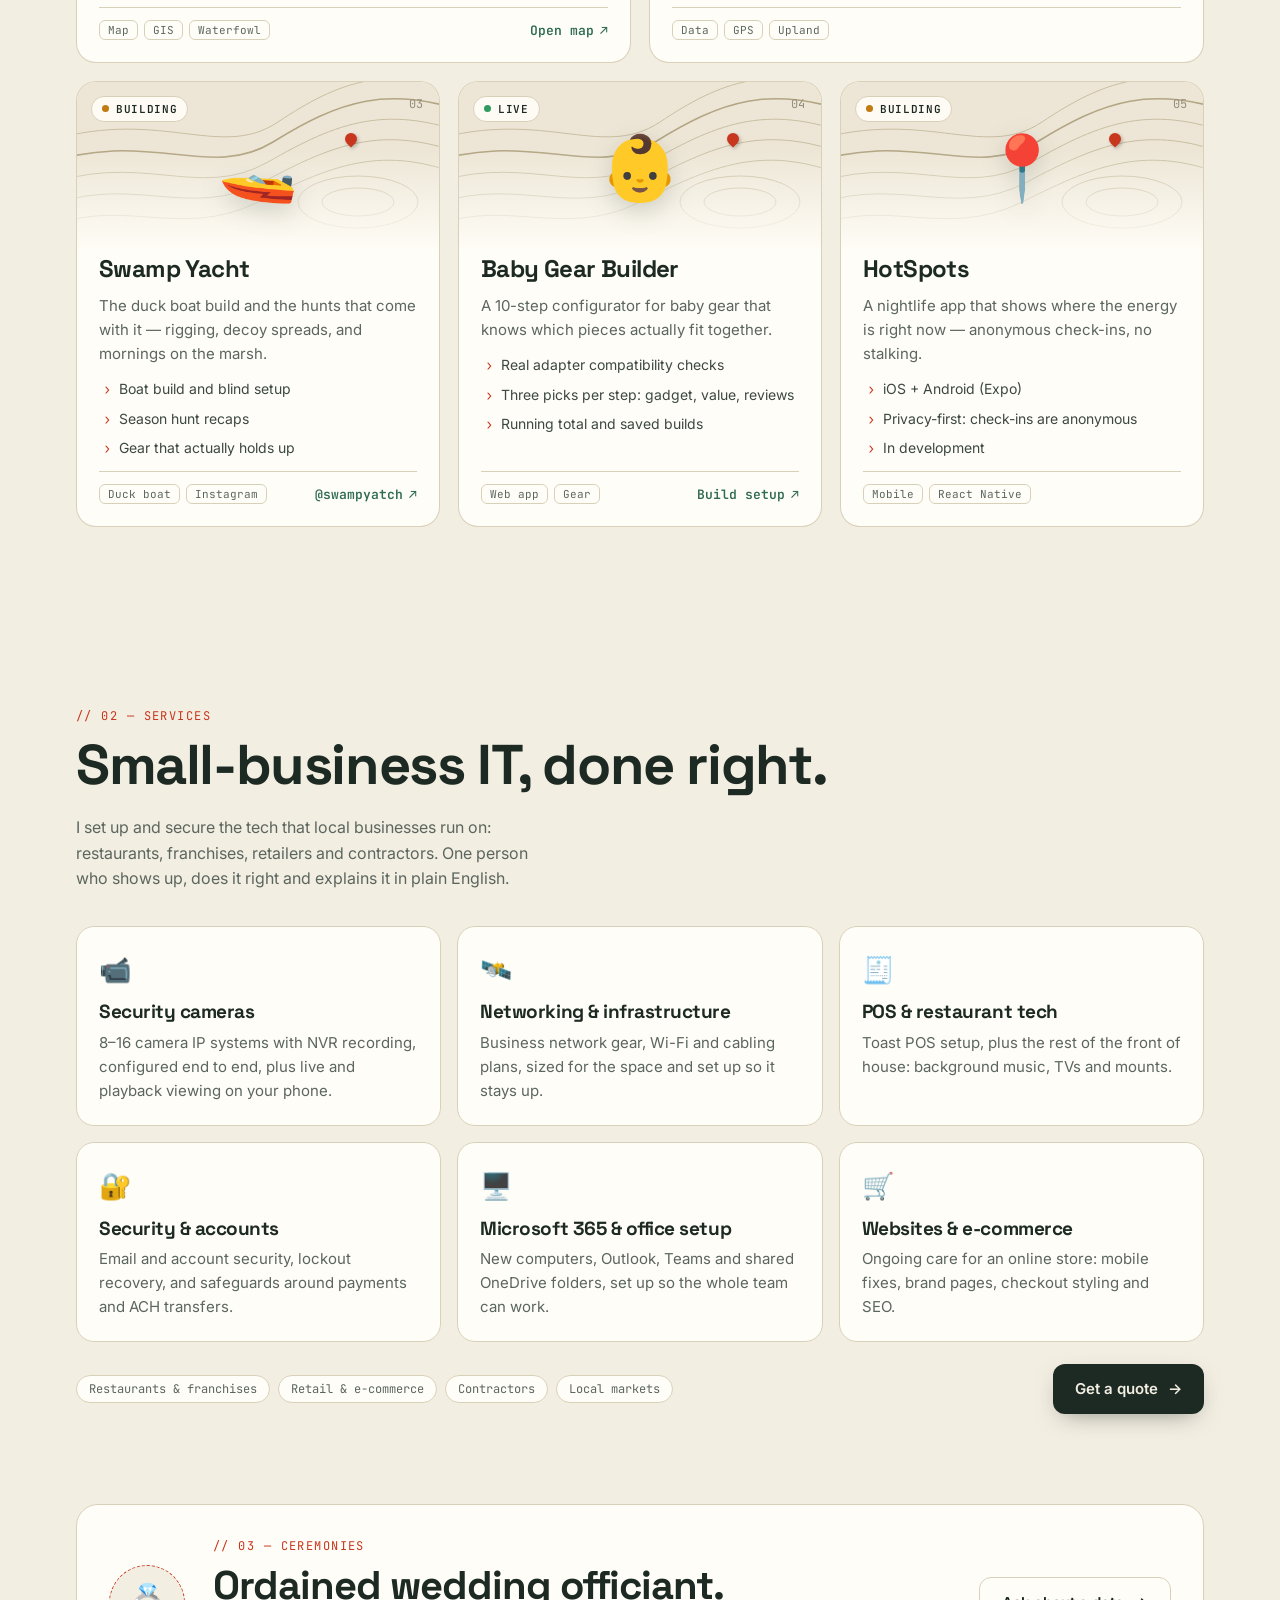
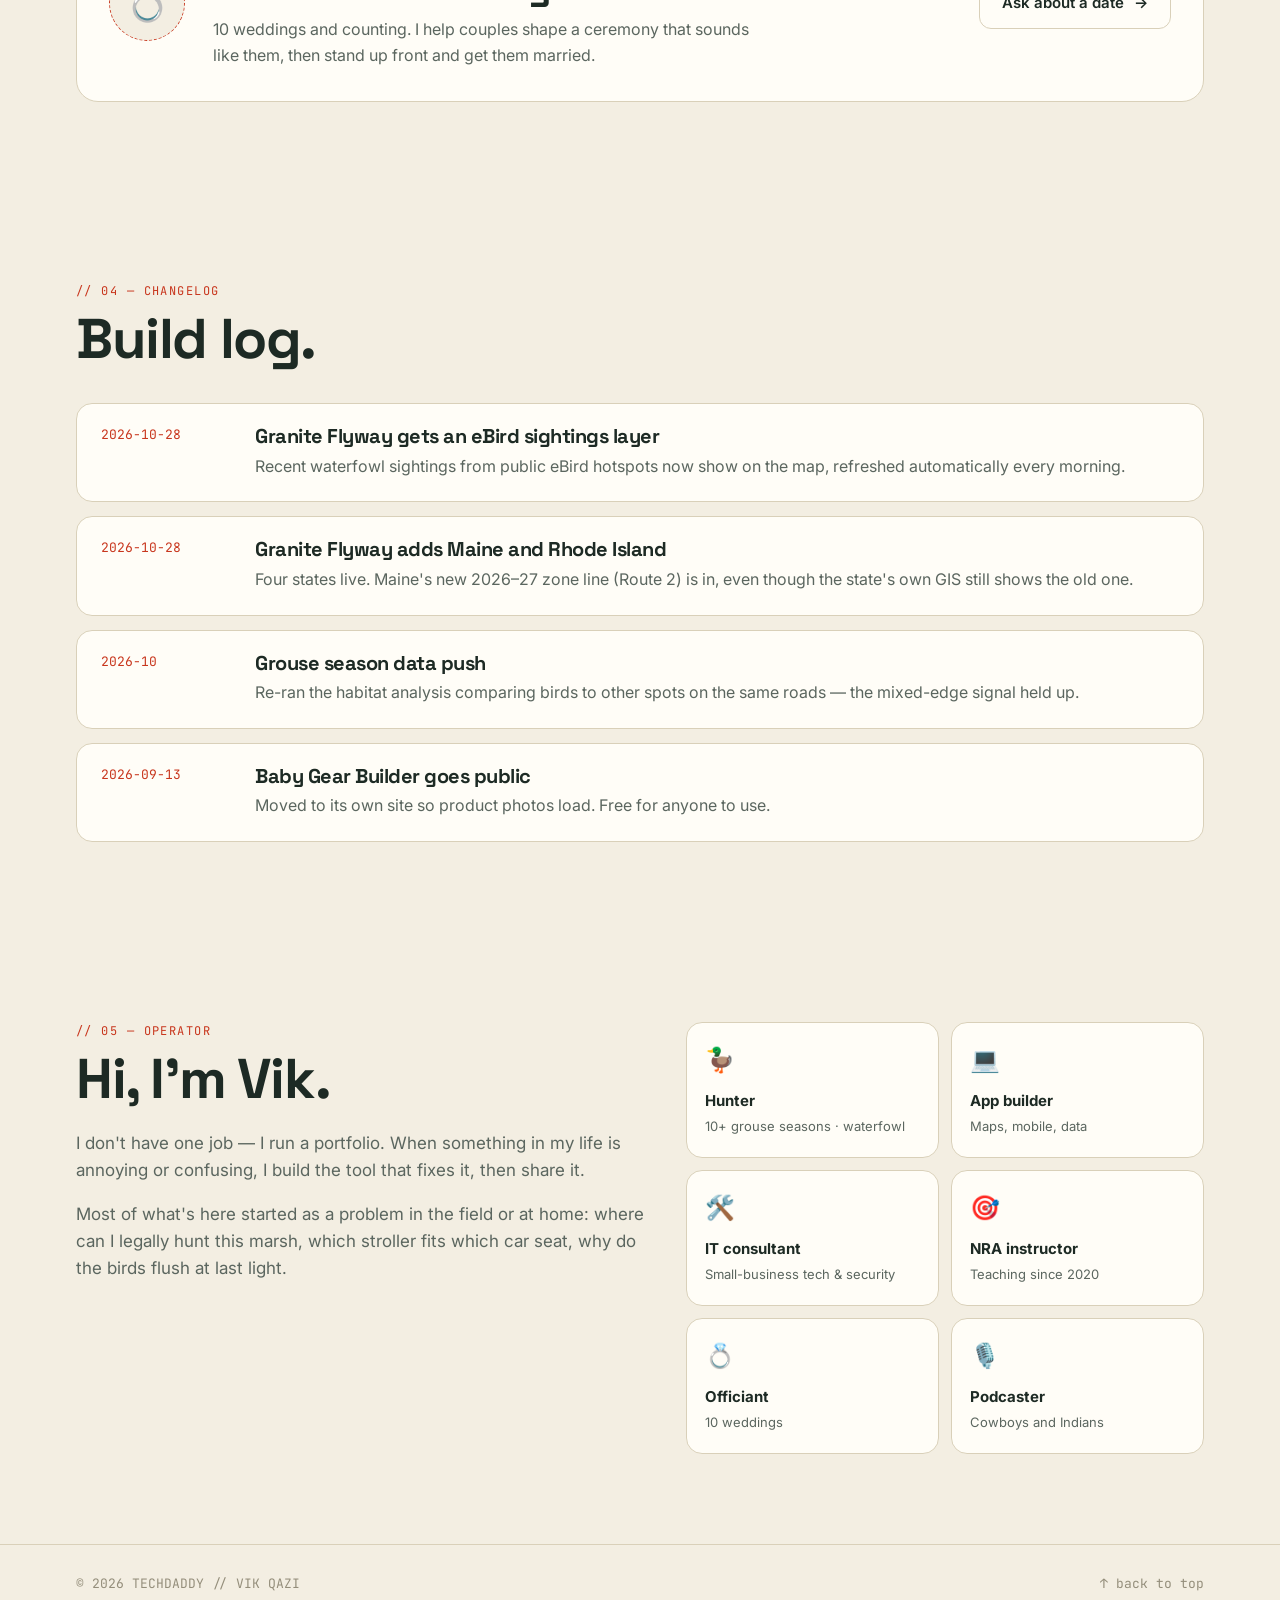
==== commit f16174c5: "Add IT services and officiant sections Co-Authored-By: Claude Opus 5.5 <noreply@anthropic.com>" ====
--- a/index.html
+++ b/index.html
@@ -152,7 +152,23 @@
 .hat i{font-style:normal;font-size:24px;display:block;margin-bottom:10px}
 .hat b{display:block;font-size:15px}
 .hat span{font-size:13px;color:var(--muted)}
-.hat:last-child{grid-column:span 2}
+
+/* ---------- services + officiant ---------- */
+.sec-sub{max-width:460px;margin:0;color:var(--muted)}
+.svc-grid{display:grid;grid-template-columns:repeat(3,1fr);gap:16px}
+.svc{border:1px solid var(--line);border-radius:18px;padding:22px;background:var(--paper,var(--glass));transition:.25s}
+.svc:hover{border-color:var(--line-hi);transform:translateY(-3px)}
+.svc i{font-style:normal;font-size:26px;display:block;margin-bottom:12px}
+.svc h3{font-size:19px;margin-bottom:8px}
+.svc p{margin:0;color:var(--muted);font-size:15px}
+.svc-foot{display:flex;flex-wrap:wrap;align-items:center;justify-content:space-between;gap:16px;margin-top:22px}
+.industries{display:flex;flex-wrap:wrap;gap:8px}
+.industries span{font:12px var(--mono);color:var(--muted);border:1px solid var(--line);border-radius:999px;padding:5px 12px;background:var(--paper,var(--glass))}
+.officiant{display:grid;grid-template-columns:auto 1fr auto;gap:28px;align-items:center;border:1px solid var(--line);border-radius:22px;padding:32px;background:var(--paper,var(--glass))}
+.off-mark{width:76px;height:76px;border-radius:50%;display:grid;place-items:center;font-size:36px;border:1px dashed var(--pin);background:var(--bg)}
+.officiant h2{font-size:clamp(26px,3.6vw,40px);margin:8px 0 10px}
+.officiant p{margin:0;color:var(--muted);max-width:560px}
+#officiant{padding-top:0}
 
 footer{border-top:1px solid var(--line);padding:30px 0 50px;color:var(--dim);font:13px var(--mono)}
 footer .wrap{display:flex;flex-wrap:wrap;gap:12px;justify-content:space-between}
@@ -166,6 +182,8 @@
 @media (max-width:900px){
   .card,.card.wide{grid-column:span 3}
   .about{grid-template-columns:1fr}
+  .svc-grid{grid-template-columns:1fr 1fr}
+  .officiant{grid-template-columns:1fr;text-align:left}
 }
 @media (max-width:640px){
   nav .bar{margin:10px 10px 0;padding:0 12px}
@@ -174,6 +192,12 @@
   .hero{padding:60px 0 40px}
   .term{min-height:3.2em}
   .card,.card.wide{grid-column:span 6}
+  .svc-grid{grid-template-columns:1fr}
+  .officiant{padding:24px}
+}
+@media (max-width:440px){
+  .logo > span:last-child{display:none}
+  nav .links{gap:0}
   .stats{grid-template-columns:1fr 1fr}
   .stat:nth-child(2){border-right:0}
   .stat:nth-child(-n+2){border-bottom:1px solid var(--line)}
@@ -265,6 +289,7 @@
   <a class="logo" href="#"><span class="mark">TD</span><span>tech<b>daddy</b></span></a>
   <div class="links">
     <a href="#builds">builds</a>
+    <a href="#services">services</a>
     <a href="#log">log</a>
     <a href="#about">about</a>
   </div>
@@ -298,14 +323,45 @@
   <div class="grid" id="grid"></div>
 </div></section>
 
+<section id="services"><div class="wrap">
+  <div class="sec-head rv">
+    <div><div class="eyebrow">// 02 — SERVICES</div><h2>Small-business IT, done right.</h2></div>
+    <p class="sec-sub">I set up and secure the tech that local businesses run on: restaurants, franchises, retailers and contractors. One person who shows up, does it right and explains it in plain English.</p>
+  </div>
+  <div class="svc-grid">
+    <div class="svc rv"><i>📹</i><h3>Security cameras</h3><p>8–16 camera IP systems with NVR recording, configured end to end, plus live and playback viewing on your phone.</p></div>
+    <div class="svc rv"><i>🛰️</i><h3>Networking &amp; infrastructure</h3><p>Business network gear, Wi-Fi and cabling plans, sized for the space and set up so it stays up.</p></div>
+    <div class="svc rv"><i>🧾</i><h3>POS &amp; restaurant tech</h3><p>Toast POS setup, plus the rest of the front of house: background music, TVs and mounts.</p></div>
+    <div class="svc rv"><i>🔐</i><h3>Security &amp; accounts</h3><p>Email and account security, lockout recovery, and safeguards around payments and ACH transfers.</p></div>
+    <div class="svc rv"><i>🖥️</i><h3>Microsoft 365 &amp; office setup</h3><p>New computers, Outlook, Teams and shared OneDrive folders, set up so the whole team can work.</p></div>
+    <div class="svc rv"><i>🛒</i><h3>Websites &amp; e-commerce</h3><p>Ongoing care for an online store: mobile fixes, brand pages, checkout styling and SEO.</p></div>
+  </div>
+  <div class="svc-foot rv">
+    <div class="industries"><span>Restaurants &amp; franchises</span><span>Retail &amp; e-commerce</span><span>Contractors</span><span>Local markets</span></div>
+    <a class="btn primary" href="mailto:vikqazi@gmail.com?subject=IT%20quote%20request">Get a quote <span>→</span></a>
+  </div>
+</div></section>
+
+<section id="officiant"><div class="wrap">
+  <div class="officiant rv">
+    <div class="off-mark">💍</div>
+    <div>
+      <div class="eyebrow">// 03 — CEREMONIES</div>
+      <h2>Ordained wedding officiant.</h2>
+      <p>10 weddings and counting. I help couples shape a ceremony that sounds like them, then stand up front and get them married.</p>
+    </div>
+    <a class="btn ghost" href="mailto:vikqazi@gmail.com?subject=Officiant%20inquiry">Ask about a date <span>→</span></a>
+  </div>
+</div></section>
+
 <section id="log"><div class="wrap">
-  <div class="sec-head rv"><div><div class="eyebrow">// 02 — CHANGELOG</div><h2>Build log.</h2></div></div>
+  <div class="sec-head rv"><div><div class="eyebrow">// 04 — CHANGELOG</div><h2>Build log.</h2></div></div>
   <div class="log" id="logList"></div>
 </div></section>
 
 <section id="about"><div class="wrap about">
   <div class="rv">
-    <div class="eyebrow">// 03 — OPERATOR</div>
+    <div class="eyebrow">// 05 — OPERATOR</div>
     <h2 style="font-size:clamp(34px,5vw,56px);margin:8px 0 20px">Hi, I'm Vik.</h2>
     <p>I don't have one job — I run a portfolio. When something in my life is annoying or confusing, I build the tool that fixes it, then share it.</p>
     <p>Most of what's here started as a problem in the field or at home: where can I legally hunt this marsh, which stroller fits which car seat, why do the birds flush at last light.</p>
@@ -313,6 +369,7 @@
   <div class="hats rv">
     <div class="hat"><i>🦆</i><b>Hunter</b><span>10+ grouse seasons · waterfowl</span></div>
     <div class="hat"><i>💻</i><b>App builder</b><span>Maps, mobile, data</span></div>
+    <div class="hat"><i>🛠️</i><b>IT consultant</b><span>Small-business tech &amp; security</span></div>
     <div class="hat"><i>🎯</i><b>NRA instructor</b><span>Teaching since 2020</span></div>
     <div class="hat"><i>💍</i><b>Officiant</b><span>10 weddings</span></div>
     <div class="hat"><i>🎙️</i><b>Podcaster</b><span>Cowboys and Indians</span></div>
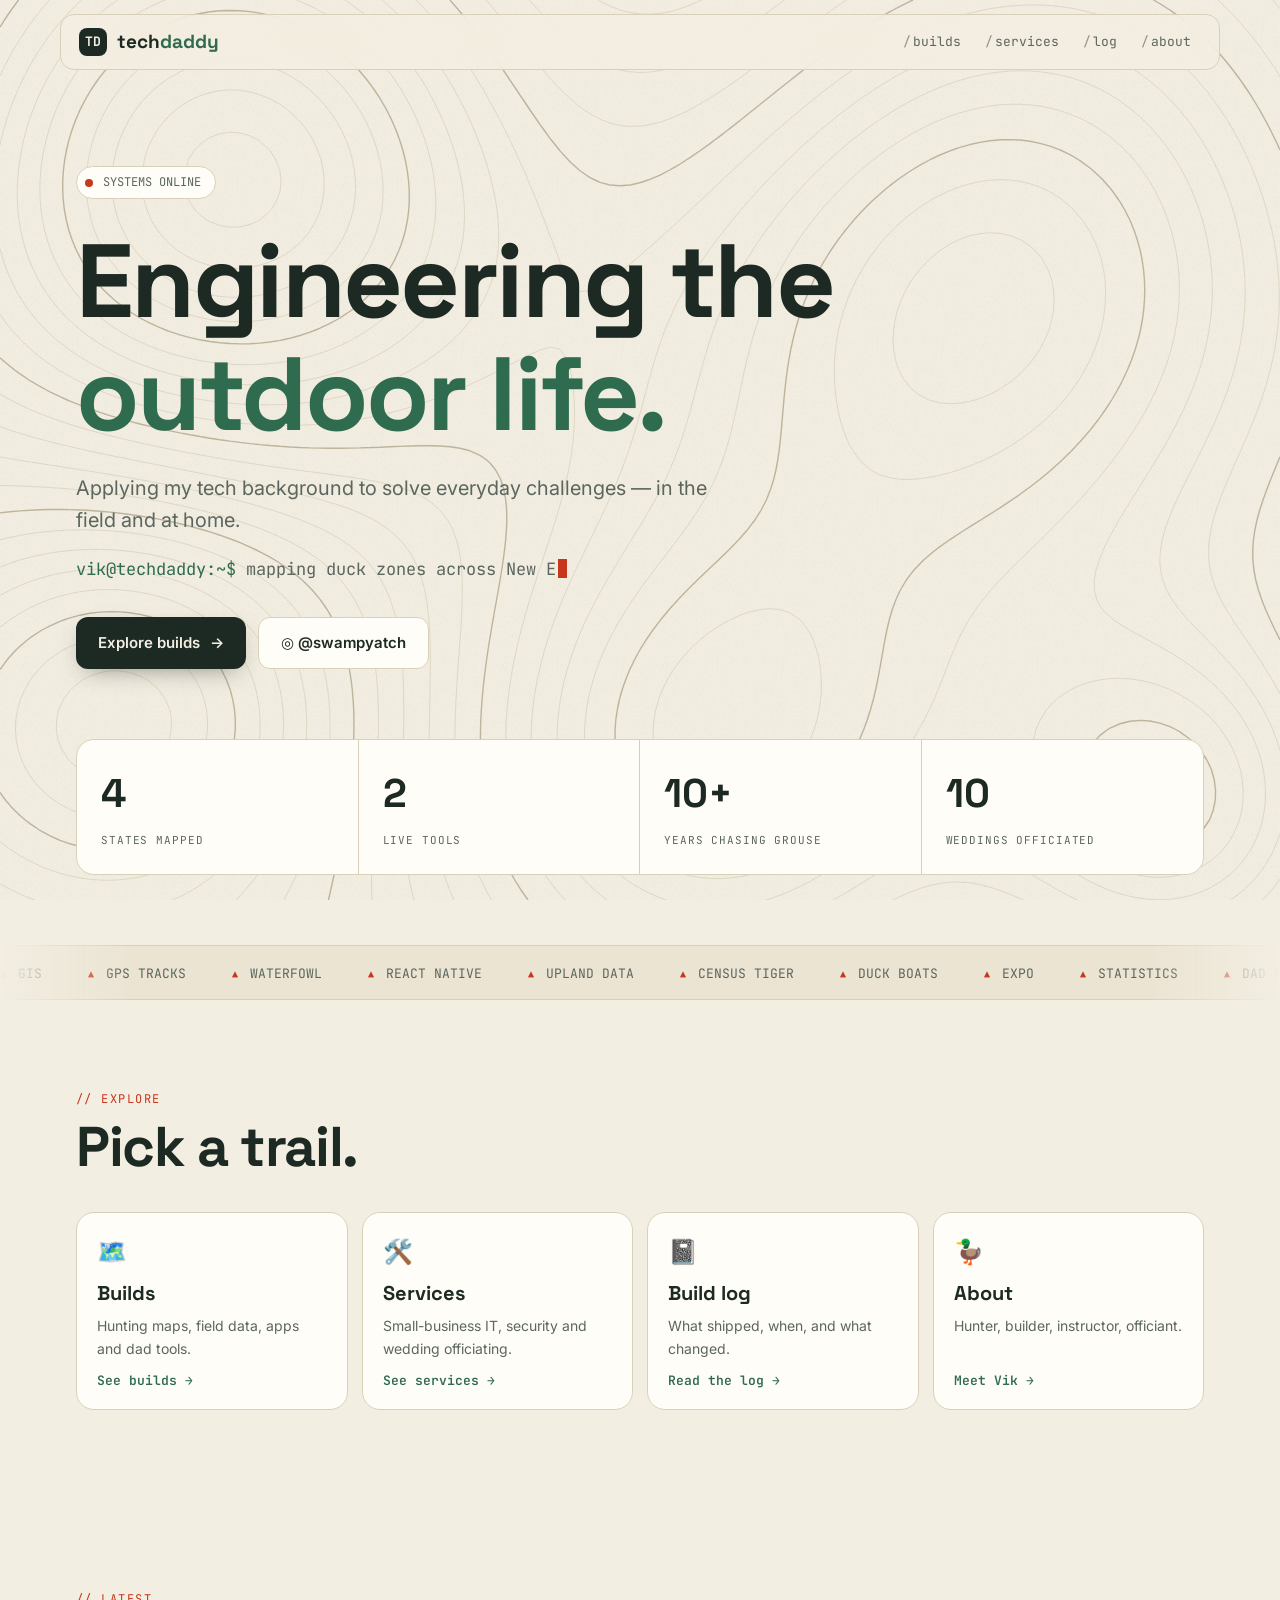
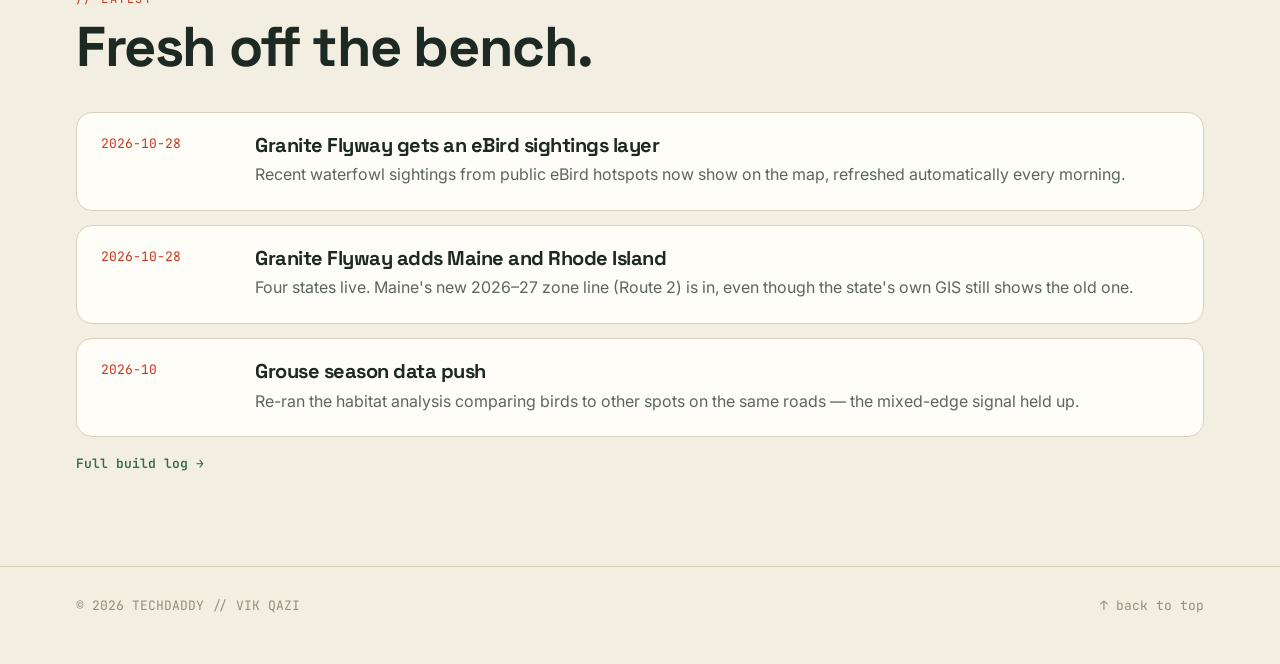
==== commit f77d29b2: "Split site into Home, Builds, Services, Log and About pages Shared styles.css and site.js; nav highl" ====
--- a/index.html
+++ b/index.html
@@ -4,294 +4,22 @@
 <meta charset="utf-8">
 <meta name="viewport" content="width=device-width, initial-scale=1">
 <title>TechDaddy</title>
-<meta name="description" content="TechDaddy — a dad who builds things. Hunting maps, apps, gear builders and field data.">
+<meta name="description" content="TechDaddy — applying a tech background to everyday challenges: hunting maps, apps, small-business IT and field data.">
 <meta name="theme-color" content="#f3eee2">
 <link rel="preconnect" href="https://fonts.googleapis.com">
 <link href="https://fonts.googleapis.com/css2?family=Space+Grotesk:wght@400;500;700&family=JetBrains+Mono:wght@400;600&family=Inter:wght@400;500;600&display=swap" rel="stylesheet">
-<style>
-:root{
-  --bg:#05070d; --bg2:#0a0e1a; --glass:rgba(255,255,255,.035); --glass-hi:rgba(255,255,255,.07);
-  --line:rgba(140,170,255,.12); --line-hi:rgba(120,220,255,.45);
-  --ink:#eaf0ff; --muted:#8a96b3; --dim:#55607a;
-  --cyan:#3ee7ff; --violet:#8b5cff; --pink:#ff4fd8; --lime:#7dffb2; --amber:#ffb547;
-  --grad:linear-gradient(100deg,var(--cyan),var(--violet) 55%,var(--pink));
-  --mono:"JetBrains Mono",ui-monospace,monospace;
-}
-*{box-sizing:border-box}
-html{scroll-behavior:smooth}
-body{margin:0;background:var(--bg);color:var(--ink);font:16px/1.6 Inter,system-ui,sans-serif;overflow-x:hidden;-webkit-font-smoothing:antialiased}
-a{color:inherit}
-::selection{background:var(--violet);color:#fff}
-.wrap{max-width:1160px;margin:0 auto;padding:0 16px;position:relative}
-h1,h2,h3{font-family:"Space Grotesk",Inter,sans-serif;line-height:1.08;margin:0;letter-spacing:-.025em}
-.mono{font-family:var(--mono)}
-
-/* ---------- background layers ---------- */
-#net{position:fixed;inset:0;width:100%;height:100%;z-index:0;pointer-events:none}
-.bg-grid{position:fixed;inset:0;z-index:0;pointer-events:none;
-  background-image:linear-gradient(var(--line) 1px,transparent 1px),linear-gradient(90deg,var(--line) 1px,transparent 1px);
-  background-size:64px 64px;
-  mask-image:radial-gradient(ellipse 80% 60% at 50% 0%,#000 30%,transparent 75%);
-  -webkit-mask-image:radial-gradient(ellipse 80% 60% at 50% 0%,#000 30%,transparent 75%);opacity:.55}
-.orb{position:fixed;border-radius:50%;filter:blur(90px);z-index:0;pointer-events:none;opacity:.45}
-.orb.a{width:520px;height:520px;background:var(--violet);top:-180px;left:-120px;animation:drift 18s ease-in-out infinite alternate}
-.orb.b{width:440px;height:440px;background:#0aa5c9;top:30vh;right:-160px;animation:drift 22s ease-in-out infinite alternate-reverse}
-@keyframes drift{to{transform:translate(80px,60px) scale(1.15)}}
-.noise{position:fixed;inset:0;z-index:1;pointer-events:none;opacity:.05;
-  background-image:url("data:image/svg+xml,%3Csvg xmlns='http://www.w3.org/2000/svg' width='160' height='160'%3E%3Cfilter id='n'%3E%3CfeTurbulence baseFrequency='.9' numOctaves='2'/%3E%3C/filter%3E%3Crect width='100%25' height='100%25' filter='url(%23n)'/%3E%3C/svg%3E")}
-main,nav,footer{position:relative;z-index:2}
-
-/* ---------- nav ---------- */
-nav{position:sticky;top:0;z-index:10}
-nav .bar{margin:14px auto 0;max-width:1160px;display:flex;align-items:center;gap:20px;height:56px;padding:0 18px;
-  background:rgba(8,11,20,.6);backdrop-filter:blur(16px) saturate(140%);-webkit-backdrop-filter:blur(16px) saturate(140%);
-  border:1px solid var(--line);border-radius:14px}
-.logo{display:flex;align-items:center;gap:10px;font-family:"Space Grotesk";font-weight:700;font-size:19px;text-decoration:none}
-.logo .mark{width:28px;height:28px;border-radius:8px;background:var(--grad);display:grid;place-items:center;font-family:var(--mono);font-size:13px;color:#05070d;box-shadow:0 0 18px rgba(62,231,255,.45)}
-.logo b{background:var(--grad);-webkit-background-clip:text;background-clip:text;color:transparent}
-nav .links{margin-left:auto;display:flex;gap:4px}
-nav .links a{text-decoration:none;color:var(--muted);font-family:var(--mono);font-size:13px;padding:6px 10px;border-radius:8px;transition:.2s}
-nav .links a:hover{color:var(--ink);background:var(--glass-hi)}
-nav .links a::before{content:"/";color:var(--dim);margin-right:2px}
-
-/* ---------- hero ---------- */
-.hero{padding:96px 0 70px;text-align:left}
-.pill{display:inline-flex;align-items:center;gap:10px;font-family:var(--mono);font-size:12px;color:var(--muted);
-  border:1px solid var(--line);background:var(--glass);border-radius:999px;padding:6px 14px 6px 8px}
-.pill .dot{width:8px;height:8px;border-radius:50%;background:var(--lime);box-shadow:0 0 0 0 rgba(125,255,178,.7);animation:ping 2s infinite}
-@keyframes ping{70%{box-shadow:0 0 0 9px rgba(125,255,178,0)}100%{box-shadow:0 0 0 0 rgba(125,255,178,0)}}
-.hero h1{font-size:clamp(44px,8.4vw,104px);margin:26px 0 22px;font-weight:700}
-.hero h1 .g{background:var(--grad);background-size:200% auto;-webkit-background-clip:text;background-clip:text;color:transparent;animation:sheen 6s linear infinite}
-@keyframes sheen{to{background-position:200% center}}
-.tagline{max-width:640px;font-size:clamp(17px,2vw,20px);color:var(--muted);margin:10px 0 20px}
-.term{font-family:var(--mono);font-size:clamp(14px,1.8vw,17px);color:var(--muted);margin:0 0 34px;min-height:1.6em}
-.term .p{color:var(--cyan)}
-.term .cur{display:inline-block;width:9px;height:1.1em;background:var(--cyan);vertical-align:-3px;margin-left:2px;animation:blink 1s steps(1) infinite}
-@keyframes blink{50%{opacity:0}}
-.cta{display:flex;flex-wrap:wrap;gap:12px}
-.btn{position:relative;display:inline-flex;align-items:center;gap:10px;padding:13px 22px;border-radius:12px;font-weight:600;text-decoration:none;font-size:15px;transition:transform .2s,box-shadow .2s}
-.btn.primary{background:var(--grad);color:#05070d;box-shadow:0 8px 30px -6px rgba(139,92,255,.6)}
-.btn.primary:hover{transform:translateY(-2px);box-shadow:0 12px 40px -6px rgba(62,231,255,.6)}
-.btn.ghost{border:1px solid var(--line);background:var(--glass);backdrop-filter:blur(8px)}
-.btn.ghost:hover{border-color:var(--line-hi);transform:translateY(-2px)}
-.stats{display:grid;grid-template-columns:repeat(4,1fr);margin-top:70px;border:1px solid var(--line);border-radius:18px;background:var(--glass);backdrop-filter:blur(10px);overflow:hidden}
-.stat{padding:22px 24px;border-right:1px solid var(--line)}
-.stat:last-child{border-right:0}
-.stat b{display:block;font-family:"Space Grotesk";font-size:clamp(28px,3.4vw,40px);font-weight:700}
-.stat span{font-family:var(--mono);font-size:11px;letter-spacing:.08em;text-transform:uppercase;color:var(--muted)}
-
-/* ---------- ticker ---------- */
-.ticker{border-block:1px solid var(--line);background:rgba(8,11,20,.5);overflow:hidden;white-space:nowrap;padding:14px 0;
-  mask-image:linear-gradient(90deg,transparent,#000 10%,#000 90%,transparent);-webkit-mask-image:linear-gradient(90deg,transparent,#000 10%,#000 90%,transparent)}
-.ticker .track{display:inline-flex;gap:46px;animation:scroll 40s linear infinite;font-family:var(--mono);font-size:13px;color:var(--muted)}
-.ticker .track span::before{content:"◆";color:var(--violet);margin-right:12px;font-size:10px}
-@keyframes scroll{to{transform:translateX(-50%)}}
-
-/* ---------- sections ---------- */
-section{padding:90px 0}
-.eyebrow{font-family:var(--mono);font-size:12px;color:var(--cyan);letter-spacing:.12em}
-.sec-head{display:flex;flex-wrap:wrap;align-items:end;justify-content:space-between;gap:20px;margin-bottom:34px}
-.sec-head h2{font-size:clamp(34px,5vw,56px);margin-top:8px}
-.filters{display:flex;flex-wrap:wrap;gap:6px;padding:5px;border:1px solid var(--line);border-radius:12px;background:var(--glass)}
-.filters button{background:none;color:var(--muted);border:0;border-radius:8px;padding:7px 14px;font:13px var(--mono);cursor:pointer;transition:.2s}
-.filters button:hover{color:var(--ink)}
-.filters button.on{background:var(--glass-hi);color:var(--ink);box-shadow:inset 0 0 0 1px var(--line-hi)}
-
-/* ---------- cards ---------- */
-.grid{display:grid;grid-template-columns:repeat(6,1fr);gap:18px}
-.card{grid-column:span 2;position:relative;border-radius:20px;padding:1px;background:var(--line);transition:transform .35s cubic-bezier(.2,.8,.2,1);transform-style:preserve-3d;--mx:50%;--my:50%}
-.card.wide{grid-column:span 3}
-.card::before{content:"";position:absolute;inset:0;border-radius:20px;opacity:0;transition:opacity .3s;
-  background:radial-gradient(420px circle at var(--mx) var(--my),var(--cyan),var(--violet) 35%,transparent 60%)}
-.card:hover::before{opacity:1}
-.card .in{position:relative;height:100%;border-radius:19px;background:linear-gradient(180deg,rgba(14,18,32,.92),rgba(8,10,18,.96));overflow:hidden;display:flex;flex-direction:column}
-.card .in::after{content:"";position:absolute;inset:0;pointer-events:none;opacity:0;transition:opacity .3s;
-  background:radial-gradient(300px circle at var(--mx) var(--my),rgba(255,255,255,.06),transparent 60%)}
-.card:hover .in::after{opacity:1}
-.art{height:170px;position:relative;overflow:hidden;display:grid;place-items:center}
-.art .glyph{font-size:64px;filter:drop-shadow(0 10px 30px rgba(0,0,0,.6));transition:transform .5s cubic-bezier(.2,.8,.2,1);position:relative;z-index:1}
-.card:hover .art .glyph{transform:scale(1.12) translateY(-4px)}
-.art .mesh{position:absolute;inset:0;opacity:.9}
-.art .lines{position:absolute;inset:0;background-image:linear-gradient(rgba(255,255,255,.07) 1px,transparent 1px),linear-gradient(90deg,rgba(255,255,255,.07) 1px,transparent 1px);background-size:22px 22px;mask-image:linear-gradient(transparent,#000);-webkit-mask-image:linear-gradient(transparent,#000)}
-.art::after{content:"";position:absolute;inset:auto 0 0;height:60%;background:linear-gradient(transparent,rgba(8,10,18,.96))}
-.status{position:absolute;top:14px;left:14px;z-index:2;display:inline-flex;align-items:center;gap:7px;font:600 11px var(--mono);letter-spacing:.06em;text-transform:uppercase;
-  padding:5px 10px;border-radius:999px;background:rgba(5,7,13,.7);backdrop-filter:blur(8px);border:1px solid rgba(255,255,255,.12)}
-.status i{width:7px;height:7px;border-radius:50%}
-.status.live i{background:var(--lime);box-shadow:0 0 10px var(--lime)}
-.status.building i{background:var(--amber);box-shadow:0 0 10px var(--amber)}
-.status.season i{background:var(--cyan);box-shadow:0 0 10px var(--cyan)}
-.idx{position:absolute;top:14px;right:16px;z-index:2;font:12px var(--mono);color:rgba(255,255,255,.5)}
-.body{padding:4px 22px 22px;display:flex;flex-direction:column;gap:12px;flex:1;position:relative;z-index:1}
-.body h3{font-size:24px}
-.body p{margin:0;color:var(--muted);font-size:15px}
-.body ul{list-style:none;margin:0;padding:0;display:grid;gap:7px}
-.body li{font-size:14px;color:#b7c1d9;padding-left:20px;position:relative}
-.body li::before{content:"›";position:absolute;left:4px;color:var(--cyan);font-family:var(--mono)}
-.foot{margin-top:auto;padding-top:12px;display:flex;flex-wrap:wrap;align-items:center;justify-content:space-between;gap:10px;border-top:1px solid var(--line)}
-.tags{display:flex;flex-wrap:wrap;gap:6px}
-.tags span{font:11px var(--mono);color:var(--muted);border:1px solid var(--line);border-radius:6px;padding:2px 8px}
-.go{font:600 13px var(--mono);text-decoration:none;color:var(--cyan);display:inline-flex;gap:6px;align-items:center}
-.go:hover{text-shadow:0 0 12px var(--cyan)}
-.go span{transition:transform .2s}
-.go:hover span{transform:translate(3px,-3px)}
-
-/* ---------- log ---------- */
-.log{position:relative;display:grid;gap:14px}
-.entry{display:grid;grid-template-columns:130px 1fr;gap:24px;padding:22px 24px;border:1px solid var(--line);border-radius:16px;background:var(--glass);backdrop-filter:blur(8px);transition:.25s}
-.entry:hover{border-color:var(--line-hi);background:var(--glass-hi)}
-.entry time{font:13px var(--mono);color:var(--cyan)}
-.entry h3{font-size:20px;margin-bottom:6px}
-.entry p{margin:0;color:var(--muted)}
-
-/* ---------- about ---------- */
-.about{display:grid;grid-template-columns:1.1fr 1fr;gap:40px;align-items:start}
-.about p{color:var(--muted);font-size:17px}
-.hats{display:grid;grid-template-columns:1fr 1fr;gap:12px}
-.hat{border:1px solid var(--line);border-radius:16px;padding:18px;background:var(--glass);transition:.25s}
-.hat:hover{border-color:var(--line-hi);transform:translateY(-3px)}
-.hat i{font-style:normal;font-size:24px;display:block;margin-bottom:10px}
-.hat b{display:block;font-size:15px}
-.hat span{font-size:13px;color:var(--muted)}
-
-/* ---------- services + officiant ---------- */
-.sec-sub{max-width:460px;margin:0;color:var(--muted)}
-.svc-grid{display:grid;grid-template-columns:repeat(3,1fr);gap:16px}
-.svc{border:1px solid var(--line);border-radius:18px;padding:22px;background:var(--paper,var(--glass));transition:.25s}
-.svc:hover{border-color:var(--line-hi);transform:translateY(-3px)}
-.svc i{font-style:normal;font-size:26px;display:block;margin-bottom:12px}
-.svc h3{font-size:19px;margin-bottom:8px}
-.svc p{margin:0;color:var(--muted);font-size:15px}
-.svc-foot{display:flex;flex-wrap:wrap;align-items:center;justify-content:space-between;gap:16px;margin-top:22px}
-.industries{display:flex;flex-wrap:wrap;gap:8px}
-.industries span{font:12px var(--mono);color:var(--muted);border:1px solid var(--line);border-radius:999px;padding:5px 12px;background:var(--paper,var(--glass))}
-.officiant{display:grid;grid-template-columns:auto 1fr auto;gap:28px;align-items:center;border:1px solid var(--line);border-radius:22px;padding:32px;background:var(--paper,var(--glass))}
-.off-mark{width:76px;height:76px;border-radius:50%;display:grid;place-items:center;font-size:36px;border:1px dashed var(--pin);background:var(--bg)}
-.officiant h2{font-size:clamp(26px,3.6vw,40px);margin:8px 0 10px}
-.officiant p{margin:0;color:var(--muted);max-width:560px}
-#officiant{padding-top:0}
-
-footer{border-top:1px solid var(--line);padding:30px 0 50px;color:var(--dim);font:13px var(--mono)}
-footer .wrap{display:flex;flex-wrap:wrap;gap:12px;justify-content:space-between}
-footer a{text-decoration:none}
-footer a:hover{color:var(--cyan)}
-
-/* ---------- reveal ---------- */
-.rv{opacity:0;transform:translateY(24px);transition:opacity .8s cubic-bezier(.2,.8,.2,1),transform .8s cubic-bezier(.2,.8,.2,1)}
-.rv.on{opacity:1;transform:none}
-
-@media (max-width:900px){
-  .card,.card.wide{grid-column:span 3}
-  .about{grid-template-columns:1fr}
-  .svc-grid{grid-template-columns:1fr 1fr}
-  .officiant{grid-template-columns:1fr;text-align:left}
-}
-@media (max-width:640px){
-  nav .bar{margin:10px 10px 0;padding:0 12px}
-  nav .links a{padding:6px 6px;font-size:12px}
-  nav .links a::before{display:none}
-  .hero{padding:60px 0 40px}
-  .term{min-height:3.2em}
-  .card,.card.wide{grid-column:span 6}
-  .svc-grid{grid-template-columns:1fr}
-  .officiant{padding:24px}
-}
-@media (max-width:440px){
-  .logo > span:last-child{display:none}
-  nav .links{gap:0}
-  .stats{grid-template-columns:1fr 1fr}
-  .stat:nth-child(2){border-right:0}
-  .stat:nth-child(-n+2){border-bottom:1px solid var(--line)}
-  .entry{grid-template-columns:1fr;gap:6px}
-  .hats{grid-template-columns:1fr}
-  .hat:last-child{grid-column:auto}
-  section{padding:64px 0}
-}
-@media (prefers-reduced-motion:reduce){
-  *,*::before,*::after{animation:none!important;transition:none!important}
-  .term .cur{animation:blink 1s steps(1) infinite!important}
-  .rv{opacity:1;transform:none}
-}
-</style>
-<style>
-/* ===== TOPO CARTOGRAPHER THEME ===== */
-:root{
-  --bg:#f3eee2; --bg2:#ebe4d3; --paper:#fffdf7; --glass:rgba(255,253,247,.7); --glass-hi:#fffdf7;
-  --line:#d9d0b9; --line-hi:#2f6b4f;
-  --ink:#1d2a24; --muted:#5b665f; --dim:#948e7b;
-  --cyan:#2f6b4f; --violet:#2f6b4f; --pink:#c8361d; --lime:#2f6b4f; --amber:#c27a12; --pin:#c8361d;
-  --grad:linear-gradient(90deg,#2f6b4f,#2f6b4f);
-}
-::selection{background:#2f6b4f;color:#fffdf7}
-body{background:var(--bg);color:var(--ink)}
-#net,.orb,.bg-grid{display:none}
-#topo{position:fixed;inset:0;width:100%;height:100%;z-index:0;pointer-events:none}
-.noise{opacity:.07;mix-blend-mode:multiply}
-
-nav .bar{background:rgba(243,238,226,.82);border-color:var(--line)}
-.logo .mark{background:var(--ink);color:var(--bg);box-shadow:none}
-.logo b{background:none;color:#2f6b4f;-webkit-text-fill-color:#2f6b4f}
-
-.pill{background:var(--paper)}
-.pill .dot{background:var(--pin);animation:pingred 2s infinite}
-@keyframes pingred{0%{box-shadow:0 0 0 0 rgba(200,54,29,.55)}70%{box-shadow:0 0 0 9px rgba(200,54,29,0)}100%{box-shadow:0 0 0 0 rgba(200,54,29,0)}}
-.hero h1 .g{background:none;color:#2f6b4f;-webkit-text-fill-color:#2f6b4f;animation:none;
-  }
-.term .p{color:#2f6b4f}
-.term .cur{background:var(--pin)}
-
-.btn.primary{background:var(--ink);color:var(--bg);box-shadow:0 8px 24px -10px rgba(29,42,36,.55)}
-.btn.primary:hover{box-shadow:0 12px 28px -10px rgba(29,42,36,.6)}
-.btn.ghost{background:var(--paper);border-color:var(--line)}
-.btn.ghost:hover{border-color:var(--ink)}
-.stats{background:var(--paper)}
-
-.ticker{background:var(--bg2)}
-.ticker .track span::before{content:"▲";color:var(--pin)}
-
-.filters{background:var(--paper)}
-.filters button.on{background:var(--ink);color:var(--bg);box-shadow:none}
-
-.card::before{background:radial-gradient(420px circle at var(--mx) var(--my),#2f6b4f,rgba(200,54,29,.6) 35%,transparent 60%)}
-.card .in{background:var(--paper)}
-.card .in::after{background:radial-gradient(300px circle at var(--mx) var(--my),rgba(47,107,79,.07),transparent 60%)}
-.art .mesh{background:var(--bg2)!important}
-.art .lines{mask-image:none;-webkit-mask-image:none;background-size:cover;background-position:center;
-  background-image:url("data:image/svg+xml,%3Csvg xmlns='http://www.w3.org/2000/svg' viewBox='0 0 400 170' preserveAspectRatio='xMidYMid slice'%3E%3Cg fill='none' stroke='%23c9bea2' stroke-width='1'%3E%3Cpath d='M-20 150 C60 110 120 160 200 120 S330 60 420 100'/%3E%3Cpath d='M-20 128 C70 88 130 140 205 100 S330 40 420 78'/%3E%3Cpath d='M-20 106 C80 66 140 120 210 80 S330 20 420 56'/%3E%3Cpath stroke='%23b3a684' stroke-width='1.6' d='M-20 84 C90 44 150 100 215 60 S330 0 420 34'/%3E%3Cpath d='M-20 62 C100 22 160 80 220 40 S330 -20 420 12'/%3E%3Cellipse cx='300' cy='120' rx='60' ry='26'/%3E%3Cellipse cx='300' cy='120' rx='36' ry='14'/%3E%3C/g%3E%3C/svg%3E")}
-.art::after{background:linear-gradient(transparent,var(--paper))}
-.art .glyph{filter:drop-shadow(0 8px 12px rgba(29,42,36,.18))}
-.art .pinmark{position:absolute;z-index:1;left:74%;top:30%;width:12px;height:12px;border-radius:50% 50% 50% 0;transform:rotate(-45deg);background:var(--pin);box-shadow:0 2px 4px rgba(0,0,0,.25)}
-.status{background:rgba(255,253,247,.92);border-color:var(--line);color:var(--ink)}
-.status.season i{background:#2f6b4f;box-shadow:none}
-.status.live i{background:#2f9b5f;box-shadow:none}
-.status.building i{background:var(--amber);box-shadow:none}
-.idx{color:var(--dim)}
-.body li{color:#3c4842}
-.body li::before{color:var(--pin)}
-.go{color:#2f6b4f}
-.go:hover{text-shadow:none;text-decoration:underline}
-
-.entry,.hat{background:var(--paper)}
-.entry time{color:var(--pin)}
-.eyebrow{color:var(--pin)}
-footer{color:var(--dim)}
-footer a:hover{color:#2f6b4f}
-
-/* map-style grid readout that follows the cursor */
-#gridref{position:fixed;z-index:3;pointer-events:none;font:11px var(--mono);color:var(--ink);background:rgba(255,253,247,.9);border:1px solid var(--line);border-radius:6px;padding:3px 7px;opacity:0;transition:opacity .2s;transform:translate(14px,14px)}
-#gridref::before{content:"";position:absolute;left:-14px;top:-14px;width:9px;height:9px;border:1.5px solid var(--pin);border-radius:50%}
-@media (hover:none){#gridref{display:none}}
-</style>
+<link rel="stylesheet" href="styles.css">
 </head>
 <body>
 <div class="noise"></div>
 
 <nav><div class="bar">
-  <a class="logo" href="#"><span class="mark">TD</span><span>tech<b>daddy</b></span></a>
+  <a class="logo" href="./"><span class="mark">TD</span><span>tech<b>daddy</b></span></a>
   <div class="links">
-    <a href="#builds">builds</a>
-    <a href="#services">services</a>
-    <a href="#log">log</a>
-    <a href="#about">about</a>
+    <a href="builds.html">builds</a>
+    <a href="services.html">services</a>
+    <a href="log.html">log</a>
+    <a href="about.html">about</a>
   </div>
 </div></nav>
 
@@ -302,7 +30,7 @@
   <p class="tagline rv">Applying my tech background to solve everyday challenges — in the field and at home.</p>
   <p class="term rv"><span class="p">vik@techdaddy:~$</span> <span id="typed"></span><span class="cur"></span></p>
   <div class="cta rv">
-    <a class="btn primary" href="#builds">Explore builds <span>→</span></a>
+    <a class="btn primary" href="builds.html">Explore builds <span>→</span></a>
     <a class="btn ghost" href="https://www.instagram.com/swampyatch/" target="_blank" rel="noopener">◎ @swampyatch</a>
   </div>
   <div class="stats rv">
@@ -315,65 +43,20 @@
 
 <div class="ticker"><div class="track" id="ticker"></div></div>
 
-<section id="builds"><div class="wrap">
-  <div class="sec-head rv">
-    <div><div class="eyebrow">// 01 — BUILDS</div><h2>Things I've shipped.</h2></div>
-    <div class="filters" id="filters"></div>
-  </div>
-  <div class="grid" id="grid"></div>
-</div></section>
-
-<section id="services"><div class="wrap">
-  <div class="sec-head rv">
-    <div><div class="eyebrow">// 02 — SERVICES</div><h2>Small-business IT, done right.</h2></div>
-    <p class="sec-sub">I set up and secure the tech that local businesses run on: restaurants, franchises, retailers and contractors. One person who shows up, does it right and explains it in plain English.</p>
-  </div>
-  <div class="svc-grid">
-    <div class="svc rv"><i>📹</i><h3>Security cameras</h3><p>8–16 camera IP systems with NVR recording, configured end to end, plus live and playback viewing on your phone.</p></div>
-    <div class="svc rv"><i>🛰️</i><h3>Networking &amp; infrastructure</h3><p>Business network gear, Wi-Fi and cabling plans, sized for the space and set up so it stays up.</p></div>
-    <div class="svc rv"><i>🧾</i><h3>POS &amp; restaurant tech</h3><p>Toast POS setup, plus the rest of the front of house: background music, TVs and mounts.</p></div>
-    <div class="svc rv"><i>🔐</i><h3>Security &amp; accounts</h3><p>Email and account security, lockout recovery, and safeguards around payments and ACH transfers.</p></div>
-    <div class="svc rv"><i>🖥️</i><h3>Microsoft 365 &amp; office setup</h3><p>New computers, Outlook, Teams and shared OneDrive folders, set up so the whole team can work.</p></div>
-    <div class="svc rv"><i>🛒</i><h3>Websites &amp; e-commerce</h3><p>Ongoing care for an online store: mobile fixes, brand pages, checkout styling and SEO.</p></div>
-  </div>
-  <div class="svc-foot rv">
-    <div class="industries"><span>Restaurants &amp; franchises</span><span>Retail &amp; e-commerce</span><span>Contractors</span><span>Local markets</span></div>
-    <a class="btn primary" href="mailto:vikqazi@gmail.com?subject=IT%20quote%20request">Get a quote <span>→</span></a>
+<section><div class="wrap">
+  <div class="sec-head rv"><div><div class="eyebrow">// EXPLORE</div><h2>Pick a trail.</h2></div></div>
+  <div class="explore">
+    <a class="tile rv" href="builds.html"><i>🗺️</i><b>Builds</b><span>Hunting maps, field data, apps and dad tools.</span><em>See builds →</em></a>
+    <a class="tile rv" href="services.html"><i>🛠️</i><b>Services</b><span>Small-business IT, security and wedding officiating.</span><em>See services →</em></a>
+    <a class="tile rv" href="log.html"><i>📓</i><b>Build log</b><span>What shipped, when, and what changed.</span><em>Read the log →</em></a>
+    <a class="tile rv" href="about.html"><i>🦆</i><b>About</b><span>Hunter, builder, instructor, officiant.</span><em>Meet Vik →</em></a>
   </div>
 </div></section>
 
-<section id="officiant"><div class="wrap">
-  <div class="officiant rv">
-    <div class="off-mark">💍</div>
-    <div>
-      <div class="eyebrow">// 03 — CEREMONIES</div>
-      <h2>Ordained wedding officiant.</h2>
-      <p>10 weddings and counting. I help couples shape a ceremony that sounds like them, then stand up front and get them married.</p>
-    </div>
-    <a class="btn ghost" href="mailto:vikqazi@gmail.com?subject=Officiant%20inquiry">Ask about a date <span>→</span></a>
-  </div>
-</div></section>
-
-<section id="log"><div class="wrap">
-  <div class="sec-head rv"><div><div class="eyebrow">// 04 — CHANGELOG</div><h2>Build log.</h2></div></div>
-  <div class="log" id="logList"></div>
-</div></section>
-
-<section id="about"><div class="wrap about">
-  <div class="rv">
-    <div class="eyebrow">// 05 — OPERATOR</div>
-    <h2 style="font-size:clamp(34px,5vw,56px);margin:8px 0 20px">Hi, I'm Vik.</h2>
-    <p>I don't have one job — I run a portfolio. When something in my life is annoying or confusing, I build the tool that fixes it, then share it.</p>
-    <p>Most of what's here started as a problem in the field or at home: where can I legally hunt this marsh, which stroller fits which car seat, why do the birds flush at last light.</p>
-  </div>
-  <div class="hats rv">
-    <div class="hat"><i>🦆</i><b>Hunter</b><span>10+ grouse seasons · waterfowl</span></div>
-    <div class="hat"><i>💻</i><b>App builder</b><span>Maps, mobile, data</span></div>
-    <div class="hat"><i>🛠️</i><b>IT consultant</b><span>Small-business tech &amp; security</span></div>
-    <div class="hat"><i>🎯</i><b>NRA instructor</b><span>Teaching since 2020</span></div>
-    <div class="hat"><i>💍</i><b>Officiant</b><span>10 weddings</span></div>
-    <div class="hat"><i>🎙️</i><b>Podcaster</b><span>Cowboys and Indians</span></div>
-  </div>
+<section><div class="wrap">
+  <div class="sec-head rv"><div><div class="eyebrow">// LATEST</div><h2>Fresh off the bench.</h2></div></div>
+  <div class="log" id="logList" data-limit="3"></div>
+  <a class="more rv" href="log.html">Full build log →</a>
 </div></section>
 </main>
 
@@ -382,228 +65,6 @@
   <a href="#">↑ back to top</a>
 </div></footer>
 
-<script>
-/* ===== ADD NEW BUILDS HERE =====
-   status: "live" | "building" | "season"
-   cat: used by the filter chips · wide: true = bigger card
-   hue: two colors for the card art */
-const BUILDS = [
-  {
-    title: "Granite Flyway", icon: "🦆", hue: ["#0e7a8f", "#1d3fa8"], wide: true,
-    status: "live", cat: "Hunting",
-    blurb: "A waterfowl hunting map for New England — zones, season dates, closures and special-rule areas, all on one map.",
-    points: ["NH, MA, ME and RI so far, rolling down the coast", "State lines welded so border hunters see both sides seamlessly", "Daily eBird layer: recent waterfowl sightings at public hotspots", "Built from official state GIS + Census data — nothing made up"],
-    tags: ["Map", "GIS", "Waterfowl"],
-    link: "https://vikqazi.github.io/granite-flyway/", linkText: "Open map"
-  },
-  {
-    title: "Grouse Ledger", icon: "🍂", hue: ["#a8501d", "#5a1d8f"], wide: true,
-    status: "season", cat: "Hunting",
-    blurb: "10+ seasons, a crew of about 20 hunters, and hundreds of birds in the Maine woods. What we learn gets shared and turned into data — GPS tracks, flush pins and weather.",
-    points: ["43% of flushes came in the last two hours of light", "Drizzle beat dry days; steady rain killed it", "Mixed hardwood/softwood edges ≈1.7× more birds"],
-    tags: ["Data", "GPS", "Upland"]
-  },
-  {
-    title: "Swamp Yacht", icon: "🚤", hue: ["#2f7a3a", "#0e5a6f"],
-    status: "building", cat: "Hunting",
-    blurb: "The duck boat build and the hunts that come with it — rigging, decoy spreads, and mornings on the marsh.",
-    points: ["Boat build and blind setup", "Season hunt recaps", "Gear that actually holds up"],
-    tags: ["Duck boat", "Instagram"],
-    link: "https://www.instagram.com/swampyatch/", linkText: "@swampyatch"
-  },
-  {
-    title: "Baby Gear Builder", icon: "👶", hue: ["#b03d8a", "#5a3dcf"],
-    status: "live", cat: "Dad life",
-    blurb: "A 10-step configurator for baby gear that knows which pieces actually fit together.",
-    points: ["Real adapter compatibility checks", "Three picks per step: gadget, value, reviews", "Running total and saved builds"],
-    tags: ["Web app", "Gear"],
-    link: "https://vikqazi.github.io/baby-gear-builder/", linkText: "Build setup"
-  },
-  {
-    title: "HotSpots", icon: "📍", hue: ["#7a2fd0", "#d02f8a"],
-    status: "building", cat: "Apps",
-    blurb: "A nightlife app that shows where the energy is right now — anonymous check-ins, no stalking.",
-    points: ["iOS + Android (Expo)", "Privacy-first: check-ins are anonymous", "In development"],
-    tags: ["Mobile", "React Native"]
-  }
-];
-
-/* ===== ADD NEW LOG ENTRIES AT THE TOP ===== */
-const LOG = [
-  { date: "2026-10-28", title: "Granite Flyway gets an eBird sightings layer", text: "Recent waterfowl sightings from public eBird hotspots now show on the map, refreshed automatically every morning." },
-  { date: "2026-10-28", title: "Granite Flyway adds Maine and Rhode Island", text: "Four states live. Maine's new 2026–27 zone line (Route 2) is in, even though the state's own GIS still shows the old one." },
-  { date: "2026-10", title: "Grouse season data push", text: "Re-ran the habitat analysis comparing birds to other spots on the same roads — the mixed-edge signal held up." },
-  { date: "2026-09-13", title: "Baby Gear Builder goes public", text: "Moved to its own site so product photos load. Free for anyone to use." }
-];
-
-const TYPED = ["mapping duck zones across New England", "crunching grouse flush data", "building a nightlife app", "speccing the perfect stroller setup"];
-const TICKER = ["GIS", "GPS TRACKS", "WATERFOWL", "REACT NATIVE", "UPLAND DATA", "CENSUS TIGER", "DUCK BOATS", "EXPO", "STATISTICS", "DAD MODE"];
-
-const reduce = matchMedia("(prefers-reduced-motion: reduce)").matches;
-const STATUS = { live: "Live", building: "Building", season: "In season" };
-const esc = s => String(s).replace(/[&<>"]/g, c => ({ "&": "&amp;", "<": "&lt;", ">": "&gt;", '"': "&quot;" }[c]));
-const grid = document.getElementById("grid");
-const filters = document.getElementById("filters");
-
-function render(cat) {
-  grid.innerHTML = BUILDS.filter(b => cat === "All" || b.cat === cat).map((b, i) => `
-    <article class="card rv ${b.wide ? "wide" : ""}"><div class="in">
-      <div class="art">
-        <div class="mesh" style="background:radial-gradient(circle at 25% 30%,${b.hue[0]},transparent 60%),radial-gradient(circle at 80% 70%,${b.hue[1]},transparent 60%),#0a0e1a"></div>
-        <div class="lines"></div>
-        <span class="status ${b.status}"><i></i>${STATUS[b.status]}</span>
-        <span class="idx">${String(i + 1).padStart(2, "0")}</span>
-        <span class="glyph">${b.icon}</span>
-      </div>
-      <div class="body">
-        <h3>${esc(b.title)}</h3>
-        <p>${esc(b.blurb)}</p>
-        <ul>${b.points.map(p => `<li>${esc(p)}</li>`).join("")}</ul>
-        <div class="foot">
-          <div class="tags">${b.tags.map(t => `<span>${esc(t)}</span>`).join("")}</div>
-          ${b.link ? `<a class="go" href="${b.link}" target="_blank" rel="noopener">${esc(b.linkText)} <span>↗</span></a>` : ""}
-        </div>
-      </div>
-    </div></article>`).join("");
-  [...filters.children].forEach(btn => btn.classList.toggle("on", btn.textContent === cat));
-  bindCards();
-  observe();
-}
-
-["All", ...new Set(BUILDS.map(b => b.cat))].forEach(c => {
-  const btn = document.createElement("button");
-  btn.textContent = c;
-  btn.onclick = () => render(c);
-  filters.appendChild(btn);
-});
-
-document.getElementById("logList").innerHTML = LOG.map(e => `
-  <div class="entry rv"><time>${esc(e.date)}</time><div><h3>${esc(e.title)}</h3><p>${esc(e.text)}</p></div></div>`).join("");
-document.getElementById("ticker").innerHTML = [...TICKER, ...TICKER].map(t => `<span>${t}</span>`).join("");
-document.getElementById("yr").textContent = new Date().getFullYear();
-
-/* cursor-follow glow + tilt on cards */
-function bindCards() {
-  if (!matchMedia("(hover: hover)").matches) return;
-  grid.querySelectorAll(".card").forEach(card => {
-    card.addEventListener("pointermove", e => {
-      const r = card.getBoundingClientRect(), x = e.clientX - r.left, y = e.clientY - r.top;
-      card.style.setProperty("--mx", x + "px");
-      card.style.setProperty("--my", y + "px");
-      if (!reduce) card.style.transform = `perspective(900px) rotateX(${(y / r.height - .5) * -5}deg) rotateY(${(x / r.width - .5) * 5}deg)`;
-    });
-    card.addEventListener("pointerleave", () => card.style.transform = "");
-  });
-}
-
-/* scroll reveal + stat counters */
-const io = new IntersectionObserver(entries => entries.forEach(e => {
-  if (!e.isIntersecting) return;
-  e.target.classList.add("on");
-  io.unobserve(e.target);
-  e.target.querySelectorAll("[data-count]").forEach(countUp);
-}), { threshold: .12 });
-function observe() {
-  document.querySelectorAll(".rv:not(.on)").forEach((el, i) => {
-    el.style.transitionDelay = (i % 3) * 80 + "ms";
-    io.observe(el);
-  });
-}
-function countUp(el) {
-  const end = +el.dataset.count, suf = el.dataset.suffix || "";
-  if (reduce) { el.textContent = end + suf; return; }
-  const t0 = performance.now();
-  (function tick(t) {
-    const p = Math.min((t - t0) / 1400, 1);
-    el.textContent = Math.round(end * (1 - Math.pow(1 - p, 3))) + suf;
-    if (p < 1) requestAnimationFrame(tick);
-  })(t0);
-}
-
-/* terminal typing — runs even with reduced motion (it's text, not movement) */
-(function type() {
-  const out = document.getElementById("typed");
-  let w = 0, c = 0, del = false;
-  (function step() {
-    const word = TYPED[w];
-    c += del ? -1 : 1;
-    out.textContent = word.slice(0, c);
-    let wait = del ? 28 : 55;
-    if (!del && c === word.length) { del = true; wait = 1800; }
-    else if (del && c === 0) { del = false; w = (w + 1) % TYPED.length; wait = 350; }
-    setTimeout(step, wait);
-  })();
-})();
-
-render("All");
-</script>
-<script>
-/* ===== TOPO CARTOGRAPHER THEME: contour-map background ===== */
-(function topo() {
-  const cv = document.createElement("canvas");
-  cv.id = "topo";
-  document.body.prepend(cv);
-  const ctx = cv.getContext("2d");
-  const dpr = Math.min(devicePixelRatio || 1, 2);
-  // a few hills and a valley, in page-fraction coordinates
-  const peaks = [[.18, .22, .22, 1], [.78, .35, .26, .9], [.55, .85, .2, .8], [.1, .8, .16, -.6], [.92, .9, .14, .6]];
-  function field(x, y, W, H) {
-    let v = 0;
-    for (const [px, py, r, a] of peaks) {
-      const dx = (x / W - px) * (W / H), dy = y / H - py;
-      v += a * Math.exp(-(dx * dx + dy * dy) / (2 * r * r));
-    }
-    return v + .06 * Math.sin(x / W * 9) * Math.cos(y / H * 7);
-  }
-  function draw() {
-    const W = cv.width = innerWidth * dpr, H = cv.height = innerHeight * dpr;
-    const s = 10 * dpr, cols = Math.ceil(W / s) + 1, rows = Math.ceil(H / s) + 1;
-    const g = new Float32Array(cols * rows);
-    for (let j = 0; j < rows; j++) for (let i = 0; i < cols; i++) g[j * cols + i] = field(i * s, j * s, W, H);
-    const step = .07;
-    for (let k = -10; k <= 16; k++) {
-      const lv = k * step, index = k % 5 === 0;
-      ctx.strokeStyle = index ? "rgba(150,136,100,.55)" : "rgba(170,156,120,.32)";
-      ctx.lineWidth = (index ? 1.4 : .8) * dpr;
-      ctx.beginPath();
-      for (let j = 0; j < rows - 1; j++) for (let i = 0; i < cols - 1; i++) {
-        const a = g[j * cols + i], b = g[j * cols + i + 1], c = g[(j + 1) * cols + i + 1], d = g[(j + 1) * cols + i];
-        const x = i * s, y = j * s, pts = [];
-        const t = (p, q) => (lv - p) / (q - p);
-        if ((a > lv) !== (b > lv)) pts.push([x + s * t(a, b), y]);
-        if ((b > lv) !== (c > lv)) pts.push([x + s, y + s * t(b, c)]);
-        if ((d > lv) !== (c > lv)) pts.push([x + s * t(d, c), y + s]);
-        if ((a > lv) !== (d > lv)) pts.push([x, y + s * t(a, d)]);
-        if (pts.length >= 2) { ctx.moveTo(pts[0][0], pts[0][1]); ctx.lineTo(pts[1][0], pts[1][1]); }
-        if (pts.length === 4) { ctx.moveTo(pts[2][0], pts[2][1]); ctx.lineTo(pts[3][0], pts[3][1]); }
-      }
-      ctx.stroke();
-    }
-  }
-  let rt;
-  addEventListener("resize", () => { clearTimeout(rt); rt = setTimeout(draw, 150); });
-  draw();
-
-  // cursor grid reference (decorative, not a real location)
-  const ref = document.createElement("div");
-  ref.id = "gridref";
-  document.body.appendChild(ref);
-  addEventListener("pointermove", e => {
-    ref.style.left = e.clientX + "px";
-    ref.style.top = e.clientY + "px";
-    ref.style.opacity = 1;
-    const ex = String(Math.round(e.clientX / innerWidth * 999)).padStart(3, "0");
-    const ny = String(Math.round((1 - e.clientY / innerHeight) * 999)).padStart(3, "0");
-    const el = Math.round(field(e.clientX * dpr, e.clientY * dpr, innerWidth * dpr, innerHeight * dpr) * 1200 + 400);
-    ref.textContent = `E${ex} N${ny} · ${el} ft`;
-  });
-  document.addEventListener("pointerleave", () => ref.style.opacity = 0);
-
-  // red map pin on each card image
-  const pin = () => document.querySelectorAll(".art:not(:has(.pinmark))").forEach(a => a.insertAdjacentHTML("beforeend", '<span class="pinmark"></span>'));
-  new MutationObserver(pin).observe(document.getElementById("grid"), { childList: true });
-  pin();
-})();
-</script>
+<script src="site.js"></script>
 </body>
 </html>
--- a/styles.css
+++ b/styles.css
@@ -0,0 +1,289 @@
+:root{
+  --bg:#05070d; --bg2:#0a0e1a; --glass:rgba(255,255,255,.035); --glass-hi:rgba(255,255,255,.07);
+  --line:rgba(140,170,255,.12); --line-hi:rgba(120,220,255,.45);
+  --ink:#eaf0ff; --muted:#8a96b3; --dim:#55607a;
+  --cyan:#3ee7ff; --violet:#8b5cff; --pink:#ff4fd8; --lime:#7dffb2; --amber:#ffb547;
+  --grad:linear-gradient(100deg,var(--cyan),var(--violet) 55%,var(--pink));
+  --mono:"JetBrains Mono",ui-monospace,monospace;
+}
+*{box-sizing:border-box}
+html{scroll-behavior:smooth}
+body{margin:0;background:var(--bg);color:var(--ink);font:16px/1.6 Inter,system-ui,sans-serif;overflow-x:hidden;-webkit-font-smoothing:antialiased}
+a{color:inherit}
+::selection{background:var(--violet);color:#fff}
+.wrap{max-width:1160px;margin:0 auto;padding:0 16px;position:relative}
+h1,h2,h3{font-family:"Space Grotesk",Inter,sans-serif;line-height:1.08;margin:0;letter-spacing:-.025em}
+.mono{font-family:var(--mono)}
+
+/* ---------- background layers ---------- */
+#net{position:fixed;inset:0;width:100%;height:100%;z-index:0;pointer-events:none}
+.bg-grid{position:fixed;inset:0;z-index:0;pointer-events:none;
+  background-image:linear-gradient(var(--line) 1px,transparent 1px),linear-gradient(90deg,var(--line) 1px,transparent 1px);
+  background-size:64px 64px;
+  mask-image:radial-gradient(ellipse 80% 60% at 50% 0%,#000 30%,transparent 75%);
+  -webkit-mask-image:radial-gradient(ellipse 80% 60% at 50% 0%,#000 30%,transparent 75%);opacity:.55}
+.orb{position:fixed;border-radius:50%;filter:blur(90px);z-index:0;pointer-events:none;opacity:.45}
+.orb.a{width:520px;height:520px;background:var(--violet);top:-180px;left:-120px;animation:drift 18s ease-in-out infinite alternate}
+.orb.b{width:440px;height:440px;background:#0aa5c9;top:30vh;right:-160px;animation:drift 22s ease-in-out infinite alternate-reverse}
+@keyframes drift{to{transform:translate(80px,60px) scale(1.15)}}
+.noise{position:fixed;inset:0;z-index:1;pointer-events:none;opacity:.05;
+  background-image:url("data:image/svg+xml,%3Csvg xmlns='http://www.w3.org/2000/svg' width='160' height='160'%3E%3Cfilter id='n'%3E%3CfeTurbulence baseFrequency='.9' numOctaves='2'/%3E%3C/filter%3E%3Crect width='100%25' height='100%25' filter='url(%23n)'/%3E%3C/svg%3E")}
+main,nav,footer{position:relative;z-index:2}
+
+/* ---------- nav ---------- */
+nav{position:sticky;top:0;z-index:10}
+nav .bar{margin:14px auto 0;max-width:1160px;display:flex;align-items:center;gap:20px;height:56px;padding:0 18px;
+  background:rgba(8,11,20,.6);backdrop-filter:blur(16px) saturate(140%);-webkit-backdrop-filter:blur(16px) saturate(140%);
+  border:1px solid var(--line);border-radius:14px}
+.logo{display:flex;align-items:center;gap:10px;font-family:"Space Grotesk";font-weight:700;font-size:19px;text-decoration:none}
+.logo .mark{width:28px;height:28px;border-radius:8px;background:var(--grad);display:grid;place-items:center;font-family:var(--mono);font-size:13px;color:#05070d;box-shadow:0 0 18px rgba(62,231,255,.45)}
+.logo b{background:var(--grad);-webkit-background-clip:text;background-clip:text;color:transparent}
+nav .links{margin-left:auto;display:flex;gap:4px}
+nav .links a{text-decoration:none;color:var(--muted);font-family:var(--mono);font-size:13px;padding:6px 10px;border-radius:8px;transition:.2s}
+nav .links a:hover{color:var(--ink);background:var(--glass-hi)}
+nav .links a::before{content:"/";color:var(--dim);margin-right:2px}
+
+/* ---------- hero ---------- */
+.hero{padding:96px 0 70px;text-align:left}
+.pill{display:inline-flex;align-items:center;gap:10px;font-family:var(--mono);font-size:12px;color:var(--muted);
+  border:1px solid var(--line);background:var(--glass);border-radius:999px;padding:6px 14px 6px 8px}
+.pill .dot{width:8px;height:8px;border-radius:50%;background:var(--lime);box-shadow:0 0 0 0 rgba(125,255,178,.7);animation:ping 2s infinite}
+@keyframes ping{70%{box-shadow:0 0 0 9px rgba(125,255,178,0)}100%{box-shadow:0 0 0 0 rgba(125,255,178,0)}}
+.hero h1{font-size:clamp(44px,8.4vw,104px);margin:26px 0 22px;font-weight:700}
+.hero h1 .g{background:var(--grad);background-size:200% auto;-webkit-background-clip:text;background-clip:text;color:transparent;animation:sheen 6s linear infinite}
+@keyframes sheen{to{background-position:200% center}}
+.tagline{max-width:640px;font-size:clamp(17px,2vw,20px);color:var(--muted);margin:10px 0 20px}
+.term{font-family:var(--mono);font-size:clamp(14px,1.8vw,17px);color:var(--muted);margin:0 0 34px;min-height:1.6em}
+.term .p{color:var(--cyan)}
+.term .cur{display:inline-block;width:9px;height:1.1em;background:var(--cyan);vertical-align:-3px;margin-left:2px;animation:blink 1s steps(1) infinite}
+@keyframes blink{50%{opacity:0}}
+.cta{display:flex;flex-wrap:wrap;gap:12px}
+.btn{position:relative;display:inline-flex;align-items:center;gap:10px;padding:13px 22px;border-radius:12px;font-weight:600;text-decoration:none;font-size:15px;transition:transform .2s,box-shadow .2s}
+.btn.primary{background:var(--grad);color:#05070d;box-shadow:0 8px 30px -6px rgba(139,92,255,.6)}
+.btn.primary:hover{transform:translateY(-2px);box-shadow:0 12px 40px -6px rgba(62,231,255,.6)}
+.btn.ghost{border:1px solid var(--line);background:var(--glass);backdrop-filter:blur(8px)}
+.btn.ghost:hover{border-color:var(--line-hi);transform:translateY(-2px)}
+.stats{display:grid;grid-template-columns:repeat(4,1fr);margin-top:70px;border:1px solid var(--line);border-radius:18px;background:var(--glass);backdrop-filter:blur(10px);overflow:hidden}
+.stat{padding:22px 24px;border-right:1px solid var(--line)}
+.stat:last-child{border-right:0}
+.stat b{display:block;font-family:"Space Grotesk";font-size:clamp(28px,3.4vw,40px);font-weight:700}
+.stat span{font-family:var(--mono);font-size:11px;letter-spacing:.08em;text-transform:uppercase;color:var(--muted)}
+
+/* ---------- ticker ---------- */
+.ticker{border-block:1px solid var(--line);background:rgba(8,11,20,.5);overflow:hidden;white-space:nowrap;padding:14px 0;
+  mask-image:linear-gradient(90deg,transparent,#000 10%,#000 90%,transparent);-webkit-mask-image:linear-gradient(90deg,transparent,#000 10%,#000 90%,transparent)}
+.ticker .track{display:inline-flex;gap:46px;animation:scroll 40s linear infinite;font-family:var(--mono);font-size:13px;color:var(--muted)}
+.ticker .track span::before{content:"◆";color:var(--violet);margin-right:12px;font-size:10px}
+@keyframes scroll{to{transform:translateX(-50%)}}
+
+/* ---------- sections ---------- */
+section{padding:90px 0}
+.eyebrow{font-family:var(--mono);font-size:12px;color:var(--cyan);letter-spacing:.12em}
+.sec-head{display:flex;flex-wrap:wrap;align-items:end;justify-content:space-between;gap:20px;margin-bottom:34px}
+.sec-head h2{font-size:clamp(34px,5vw,56px);margin-top:8px}
+.filters{display:flex;flex-wrap:wrap;gap:6px;padding:5px;border:1px solid var(--line);border-radius:12px;background:var(--glass)}
+.filters button{background:none;color:var(--muted);border:0;border-radius:8px;padding:7px 14px;font:13px var(--mono);cursor:pointer;transition:.2s}
+.filters button:hover{color:var(--ink)}
+.filters button.on{background:var(--glass-hi);color:var(--ink);box-shadow:inset 0 0 0 1px var(--line-hi)}
+
+/* ---------- cards ---------- */
+.grid{display:grid;grid-template-columns:repeat(6,1fr);gap:18px}
+.card{grid-column:span 2;position:relative;border-radius:20px;padding:1px;background:var(--line);transition:transform .35s cubic-bezier(.2,.8,.2,1);transform-style:preserve-3d;--mx:50%;--my:50%}
+.card.wide{grid-column:span 3}
+.card::before{content:"";position:absolute;inset:0;border-radius:20px;opacity:0;transition:opacity .3s;
+  background:radial-gradient(420px circle at var(--mx) var(--my),var(--cyan),var(--violet) 35%,transparent 60%)}
+.card:hover::before{opacity:1}
+.card .in{position:relative;height:100%;border-radius:19px;background:linear-gradient(180deg,rgba(14,18,32,.92),rgba(8,10,18,.96));overflow:hidden;display:flex;flex-direction:column}
+.card .in::after{content:"";position:absolute;inset:0;pointer-events:none;opacity:0;transition:opacity .3s;
+  background:radial-gradient(300px circle at var(--mx) var(--my),rgba(255,255,255,.06),transparent 60%)}
+.card:hover .in::after{opacity:1}
+.art{height:170px;position:relative;overflow:hidden;display:grid;place-items:center}
+.art .glyph{font-size:64px;filter:drop-shadow(0 10px 30px rgba(0,0,0,.6));transition:transform .5s cubic-bezier(.2,.8,.2,1);position:relative;z-index:1}
+.card:hover .art .glyph{transform:scale(1.12) translateY(-4px)}
+.art .mesh{position:absolute;inset:0;opacity:.9}
+.art .lines{position:absolute;inset:0;background-image:linear-gradient(rgba(255,255,255,.07) 1px,transparent 1px),linear-gradient(90deg,rgba(255,255,255,.07) 1px,transparent 1px);background-size:22px 22px;mask-image:linear-gradient(transparent,#000);-webkit-mask-image:linear-gradient(transparent,#000)}
+.art::after{content:"";position:absolute;inset:auto 0 0;height:60%;background:linear-gradient(transparent,rgba(8,10,18,.96))}
+.status{position:absolute;top:14px;left:14px;z-index:2;display:inline-flex;align-items:center;gap:7px;font:600 11px var(--mono);letter-spacing:.06em;text-transform:uppercase;
+  padding:5px 10px;border-radius:999px;background:rgba(5,7,13,.7);backdrop-filter:blur(8px);border:1px solid rgba(255,255,255,.12)}
+.status i{width:7px;height:7px;border-radius:50%}
+.status.live i{background:var(--lime);box-shadow:0 0 10px var(--lime)}
+.status.building i{background:var(--amber);box-shadow:0 0 10px var(--amber)}
+.status.season i{background:var(--cyan);box-shadow:0 0 10px var(--cyan)}
+.idx{position:absolute;top:14px;right:16px;z-index:2;font:12px var(--mono);color:rgba(255,255,255,.5)}
+.body{padding:4px 22px 22px;display:flex;flex-direction:column;gap:12px;flex:1;position:relative;z-index:1}
+.body h3{font-size:24px}
+.body p{margin:0;color:var(--muted);font-size:15px}
+.body ul{list-style:none;margin:0;padding:0;display:grid;gap:7px}
+.body li{font-size:14px;color:#b7c1d9;padding-left:20px;position:relative}
+.body li::before{content:"›";position:absolute;left:4px;color:var(--cyan);font-family:var(--mono)}
+.foot{margin-top:auto;padding-top:12px;display:flex;flex-wrap:wrap;align-items:center;justify-content:space-between;gap:10px;border-top:1px solid var(--line)}
+.tags{display:flex;flex-wrap:wrap;gap:6px}
+.tags span{font:11px var(--mono);color:var(--muted);border:1px solid var(--line);border-radius:6px;padding:2px 8px}
+.go{font:600 13px var(--mono);text-decoration:none;color:var(--cyan);display:inline-flex;gap:6px;align-items:center}
+.go:hover{text-shadow:0 0 12px var(--cyan)}
+.go span{transition:transform .2s}
+.go:hover span{transform:translate(3px,-3px)}
+
+/* ---------- log ---------- */
+.log{position:relative;display:grid;gap:14px}
+.entry{display:grid;grid-template-columns:130px 1fr;gap:24px;padding:22px 24px;border:1px solid var(--line);border-radius:16px;background:var(--glass);backdrop-filter:blur(8px);transition:.25s}
+.entry:hover{border-color:var(--line-hi);background:var(--glass-hi)}
+.entry time{font:13px var(--mono);color:var(--cyan)}
+.entry h3{font-size:20px;margin-bottom:6px}
+.entry p{margin:0;color:var(--muted)}
+
+/* ---------- about ---------- */
+.about{display:grid;grid-template-columns:1.1fr 1fr;gap:40px;align-items:start}
+.about p{color:var(--muted);font-size:17px}
+.hats{display:grid;grid-template-columns:1fr 1fr;gap:12px}
+.hat{border:1px solid var(--line);border-radius:16px;padding:18px;background:var(--glass);transition:.25s}
+.hat:hover{border-color:var(--line-hi);transform:translateY(-3px)}
+.hat i{font-style:normal;font-size:24px;display:block;margin-bottom:10px}
+.hat b{display:block;font-size:15px}
+.hat span{font-size:13px;color:var(--muted)}
+
+/* ---------- services + officiant ---------- */
+.sec-sub{max-width:460px;margin:0;color:var(--muted)}
+.svc-grid{display:grid;grid-template-columns:repeat(3,1fr);gap:16px}
+.svc{border:1px solid var(--line);border-radius:18px;padding:22px;background:var(--paper,var(--glass));transition:.25s}
+.svc:hover{border-color:var(--line-hi);transform:translateY(-3px)}
+.svc i{font-style:normal;font-size:26px;display:block;margin-bottom:12px}
+.svc h3{font-size:19px;margin-bottom:8px}
+.svc p{margin:0;color:var(--muted);font-size:15px}
+.svc-foot{display:flex;flex-wrap:wrap;align-items:center;justify-content:space-between;gap:16px;margin-top:22px}
+.industries{display:flex;flex-wrap:wrap;gap:8px}
+.industries span{font:12px var(--mono);color:var(--muted);border:1px solid var(--line);border-radius:999px;padding:5px 12px;background:var(--paper,var(--glass))}
+.officiant{display:grid;grid-template-columns:auto 1fr auto;gap:28px;align-items:center;border:1px solid var(--line);border-radius:22px;padding:32px;background:var(--paper,var(--glass))}
+.off-mark{width:76px;height:76px;border-radius:50%;display:grid;place-items:center;font-size:36px;border:1px dashed var(--pin);background:var(--bg)}
+.officiant h2{font-size:clamp(26px,3.6vw,40px);margin:8px 0 10px}
+.officiant p{margin:0;color:var(--muted);max-width:560px}
+#officiant{padding-top:0}
+
+/* ---------- multi-page: page headers, active nav, home explore tiles ---------- */
+.page-head{padding:84px 0 10px}
+.page-head h1{font-size:clamp(40px,7vw,80px);margin:12px 0 14px}
+.page-head p{max-width:620px;margin:0;color:var(--muted);font-size:18px}
+.page-head + section{padding-top:44px}
+nav .links a[aria-current="page"]{color:var(--ink);background:var(--glass-hi);box-shadow:inset 0 0 0 1px var(--line)}
+.explore{display:grid;grid-template-columns:repeat(4,1fr);gap:14px}
+.tile{display:flex;flex-direction:column;gap:6px;text-decoration:none;border:1px solid var(--line);border-radius:18px;padding:20px;background:var(--paper,var(--glass));transition:.25s}
+.tile:hover{border-color:var(--line-hi);transform:translateY(-3px)}
+.tile i{font-style:normal;font-size:24px}
+.tile b{font-family:"Space Grotesk";font-size:20px}
+.tile span{color:var(--muted);font-size:14px}
+.tile em{font:normal 600 13px var(--mono);color:var(--cyan);margin-top:auto;padding-top:6px}
+.more{display:inline-block;margin-top:18px;font:600 13px var(--mono);color:var(--cyan);text-decoration:none}
+.more:hover{text-decoration:underline}
+
+footer{border-top:1px solid var(--line);padding:30px 0 50px;color:var(--dim);font:13px var(--mono)}
+footer .wrap{display:flex;flex-wrap:wrap;gap:12px;justify-content:space-between}
+footer a{text-decoration:none}
+footer a:hover{color:var(--cyan)}
+
+/* ---------- reveal ---------- */
+.rv{opacity:0;transform:translateY(24px);transition:opacity .8s cubic-bezier(.2,.8,.2,1),transform .8s cubic-bezier(.2,.8,.2,1)}
+.rv.on{opacity:1;transform:none}
+
+@media (max-width:900px){
+  .card,.card.wide{grid-column:span 3}
+  .about{grid-template-columns:1fr}
+  .svc-grid{grid-template-columns:1fr 1fr}
+  .explore{grid-template-columns:1fr 1fr}
+  .officiant{grid-template-columns:1fr;text-align:left}
+}
+@media (max-width:640px){
+  nav .bar{margin:10px 10px 0;padding:0 12px}
+  nav .links a{padding:6px 6px;font-size:12px}
+  nav .links a::before{display:none}
+  .hero{padding:60px 0 40px}
+  .term{min-height:3.2em}
+  .card,.card.wide{grid-column:span 6}
+  .svc-grid{grid-template-columns:1fr}
+  .officiant{padding:24px}
+  .explore{grid-template-columns:1fr 1fr}
+  .page-head{padding:56px 0 8px}
+  .stats{grid-template-columns:1fr 1fr}
+  .stat:nth-child(2){border-right:0}
+  .stat:nth-child(-n+2){border-bottom:1px solid var(--line)}
+  .entry{grid-template-columns:1fr;gap:6px}
+  .hats{grid-template-columns:1fr}
+  .hat:last-child{grid-column:auto}
+  section{padding:64px 0}
+}
+@media (max-width:440px){
+  .logo > span:last-child{display:none}
+  nav .links{gap:0}
+}
+@media (prefers-reduced-motion:reduce){
+  *,*::before,*::after{animation:none!important;transition:none!important}
+  .term .cur{animation:blink 1s steps(1) infinite!important}
+  .rv{opacity:1;transform:none}
+}
+
+/* ===== TOPO CARTOGRAPHER THEME ===== */
+:root{
+  --bg:#f3eee2; --bg2:#ebe4d3; --paper:#fffdf7; --glass:rgba(255,253,247,.7); --glass-hi:#fffdf7;
+  --line:#d9d0b9; --line-hi:#2f6b4f;
+  --ink:#1d2a24; --muted:#5b665f; --dim:#948e7b;
+  --cyan:#2f6b4f; --violet:#2f6b4f; --pink:#c8361d; --lime:#2f6b4f; --amber:#c27a12; --pin:#c8361d;
+  --grad:linear-gradient(90deg,#2f6b4f,#2f6b4f);
+}
+::selection{background:#2f6b4f;color:#fffdf7}
+body{background:var(--bg);color:var(--ink)}
+#net,.orb,.bg-grid{display:none}
+#topo{position:fixed;inset:0;width:100%;height:100%;z-index:0;pointer-events:none}
+.noise{opacity:.07;mix-blend-mode:multiply}
+
+nav .bar{background:rgba(243,238,226,.82);border-color:var(--line)}
+.logo .mark{background:var(--ink);color:var(--bg);box-shadow:none}
+.logo b{background:none;color:#2f6b4f;-webkit-text-fill-color:#2f6b4f}
+
+.pill{background:var(--paper)}
+.pill .dot{background:var(--pin);animation:pingred 2s infinite}
+@keyframes pingred{0%{box-shadow:0 0 0 0 rgba(200,54,29,.55)}70%{box-shadow:0 0 0 9px rgba(200,54,29,0)}100%{box-shadow:0 0 0 0 rgba(200,54,29,0)}}
+.hero h1 .g{background:none;color:#2f6b4f;-webkit-text-fill-color:#2f6b4f;animation:none;
+  }
+.term .p{color:#2f6b4f}
+.term .cur{background:var(--pin)}
+
+.btn.primary{background:var(--ink);color:var(--bg);box-shadow:0 8px 24px -10px rgba(29,42,36,.55)}
+.btn.primary:hover{box-shadow:0 12px 28px -10px rgba(29,42,36,.6)}
+.btn.ghost{background:var(--paper);border-color:var(--line)}
+.btn.ghost:hover{border-color:var(--ink)}
+.stats{background:var(--paper)}
+
+.ticker{background:var(--bg2)}
+.ticker .track span::before{content:"▲";color:var(--pin)}
+
+.filters{background:var(--paper)}
+.filters button.on{background:var(--ink);color:var(--bg);box-shadow:none}
+
+.card::before{background:radial-gradient(420px circle at var(--mx) var(--my),#2f6b4f,rgba(200,54,29,.6) 35%,transparent 60%)}
+.card .in{background:var(--paper)}
+.card .in::after{background:radial-gradient(300px circle at var(--mx) var(--my),rgba(47,107,79,.07),transparent 60%)}
+.art .mesh{background:var(--bg2)!important}
+.art .lines{mask-image:none;-webkit-mask-image:none;background-size:cover;background-position:center;
+  background-image:url("data:image/svg+xml,%3Csvg xmlns='http://www.w3.org/2000/svg' viewBox='0 0 400 170' preserveAspectRatio='xMidYMid slice'%3E%3Cg fill='none' stroke='%23c9bea2' stroke-width='1'%3E%3Cpath d='M-20 150 C60 110 120 160 200 120 S330 60 420 100'/%3E%3Cpath d='M-20 128 C70 88 130 140 205 100 S330 40 420 78'/%3E%3Cpath d='M-20 106 C80 66 140 120 210 80 S330 20 420 56'/%3E%3Cpath stroke='%23b3a684' stroke-width='1.6' d='M-20 84 C90 44 150 100 215 60 S330 0 420 34'/%3E%3Cpath d='M-20 62 C100 22 160 80 220 40 S330 -20 420 12'/%3E%3Cellipse cx='300' cy='120' rx='60' ry='26'/%3E%3Cellipse cx='300' cy='120' rx='36' ry='14'/%3E%3C/g%3E%3C/svg%3E")}
+.art::after{background:linear-gradient(transparent,var(--paper))}
+.art .glyph{filter:drop-shadow(0 8px 12px rgba(29,42,36,.18))}
+.art .pinmark{position:absolute;z-index:1;left:74%;top:30%;width:12px;height:12px;border-radius:50% 50% 50% 0;transform:rotate(-45deg);background:var(--pin);box-shadow:0 2px 4px rgba(0,0,0,.25)}
+.status{background:rgba(255,253,247,.92);border-color:var(--line);color:var(--ink)}
+.status.season i{background:#2f6b4f;box-shadow:none}
+.status.live i{background:#2f9b5f;box-shadow:none}
+.status.building i{background:var(--amber);box-shadow:none}
+.idx{color:var(--dim)}
+.body li{color:#3c4842}
+.body li::before{color:var(--pin)}
+.go{color:#2f6b4f}
+.go:hover{text-shadow:none;text-decoration:underline}
+
+.entry,.hat{background:var(--paper)}
+.entry time{color:var(--pin)}
+.eyebrow{color:var(--pin)}
+footer{color:var(--dim)}
+footer a:hover{color:#2f6b4f}
+
+/* map-style grid readout that follows the cursor */
+#gridref{position:fixed;z-index:3;pointer-events:none;font:11px var(--mono);color:var(--ink);background:rgba(255,253,247,.9);border:1px solid var(--line);border-radius:6px;padding:3px 7px;opacity:0;transition:opacity .2s;transform:translate(14px,14px)}
+#gridref::before{content:"";position:absolute;left:-14px;top:-14px;width:9px;height:9px;border:1.5px solid var(--pin);border-radius:50%}
+@media (hover:none){#gridref{display:none}}
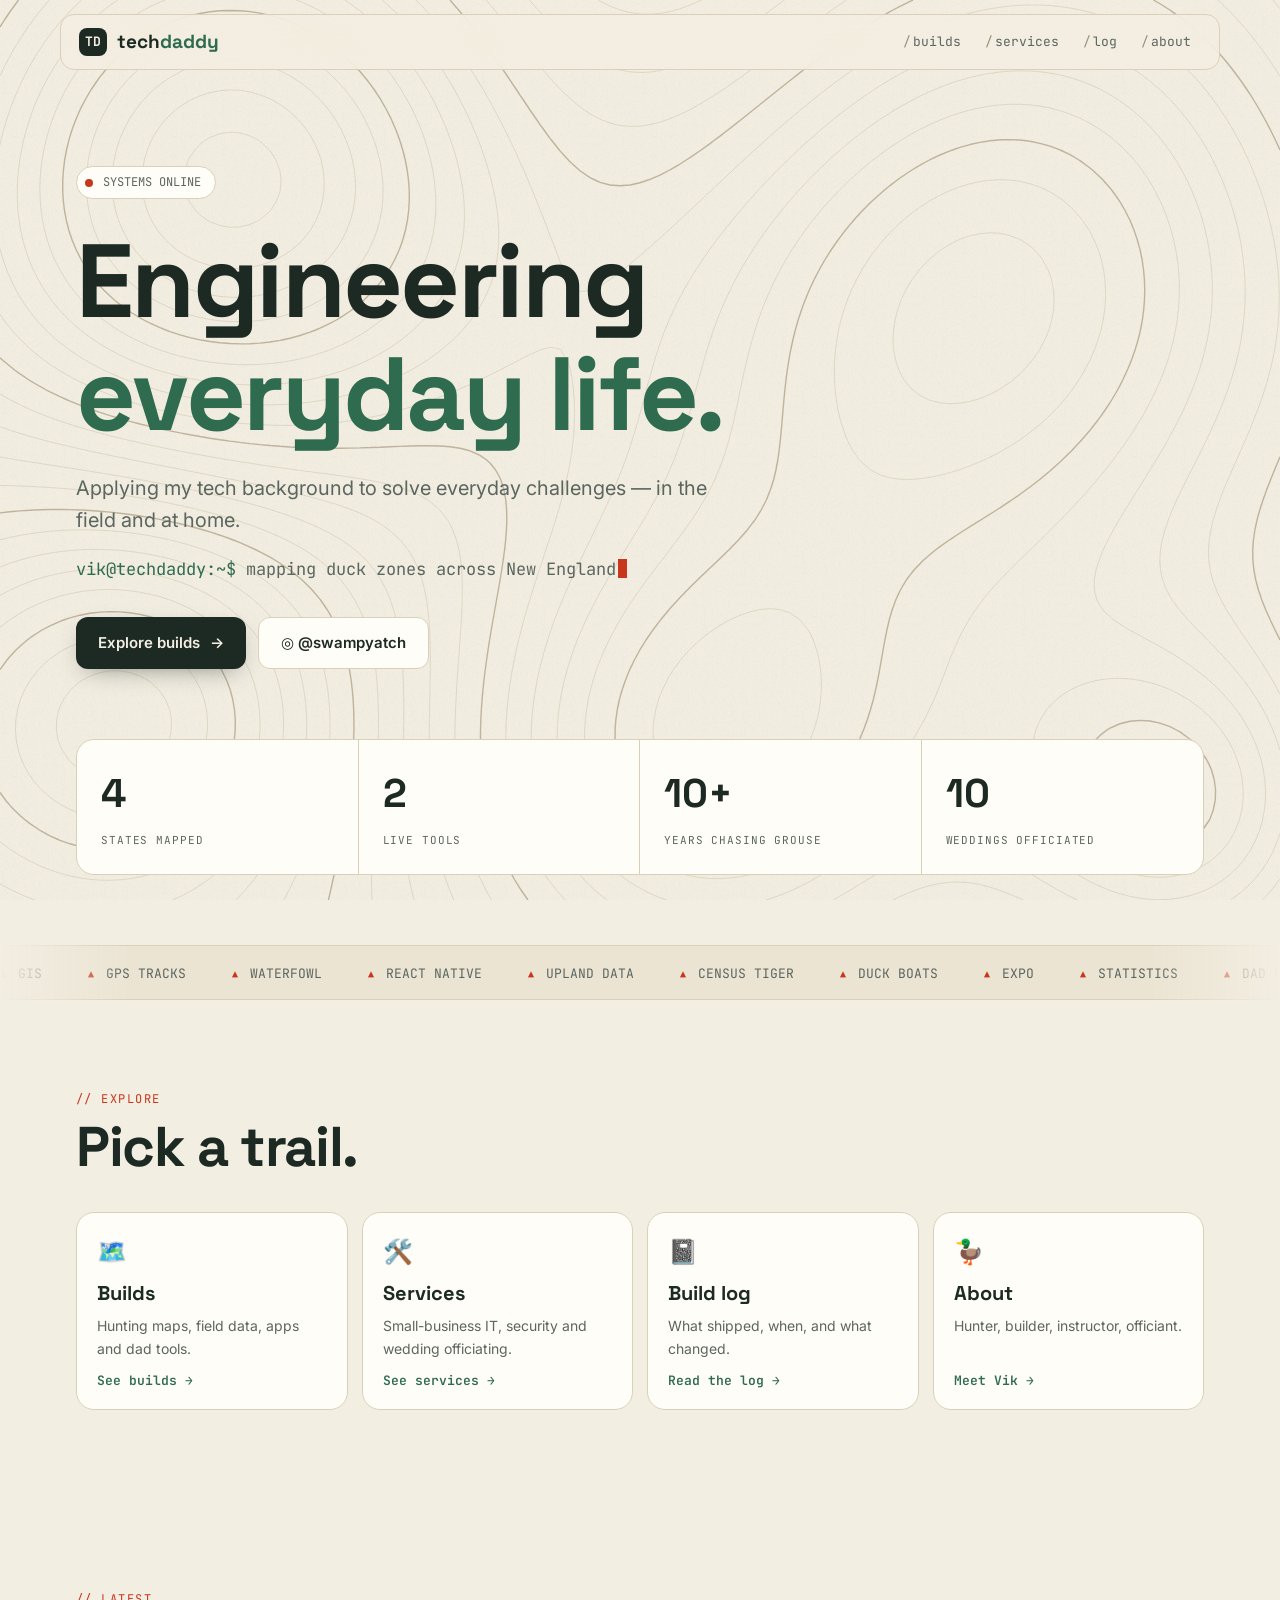
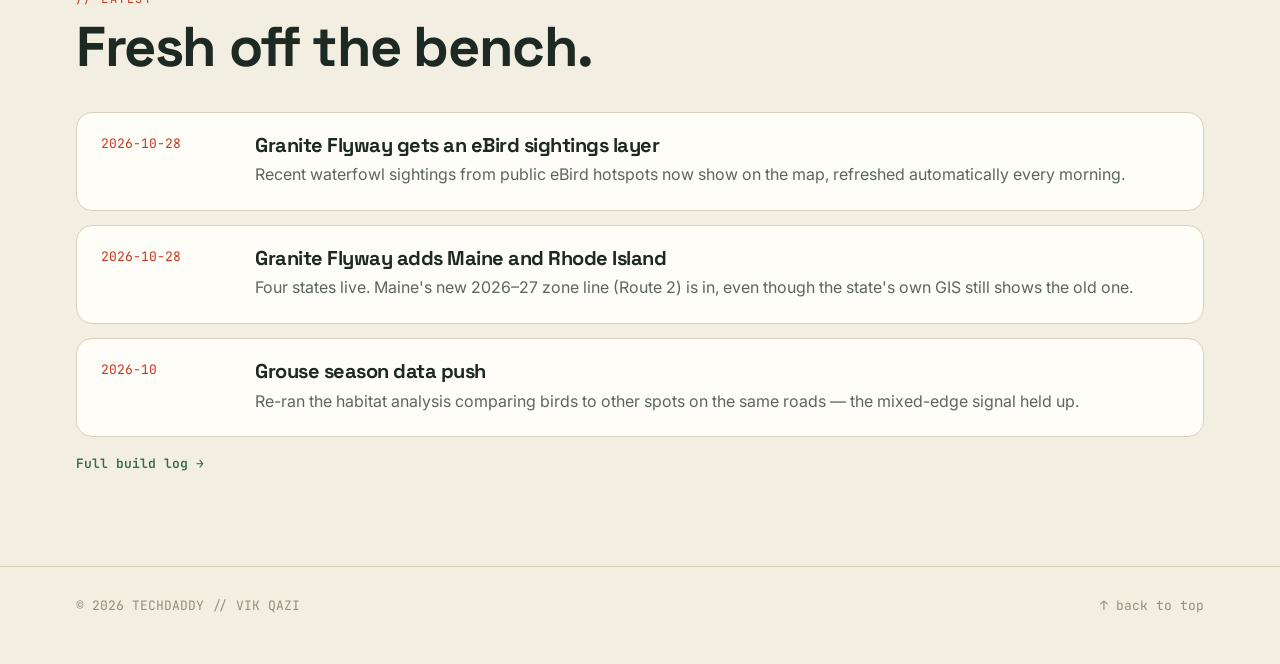
==== commit 18eee623: "Home headline: "Engineering everyday life." Co-Authored-By: Claude Opus 5.5 <noreply@anthropic.com>" ====
--- a/index.html
+++ b/index.html
@@ -26,7 +26,7 @@
 <main>
 <header class="hero"><div class="wrap">
   <div class="pill rv"><span class="dot"></span>SYSTEMS ONLINE</div>
-  <h1 class="rv">Engineering the<br><span class="g">outdoor life.</span></h1>
+  <h1 class="rv">Engineering<br><span class="g">everyday life.</span></h1>
   <p class="tagline rv">Applying my tech background to solve everyday challenges — in the field and at home.</p>
   <p class="term rv"><span class="p">vik@techdaddy:~$</span> <span id="typed"></span><span class="cur"></span></p>
   <div class="cta rv">
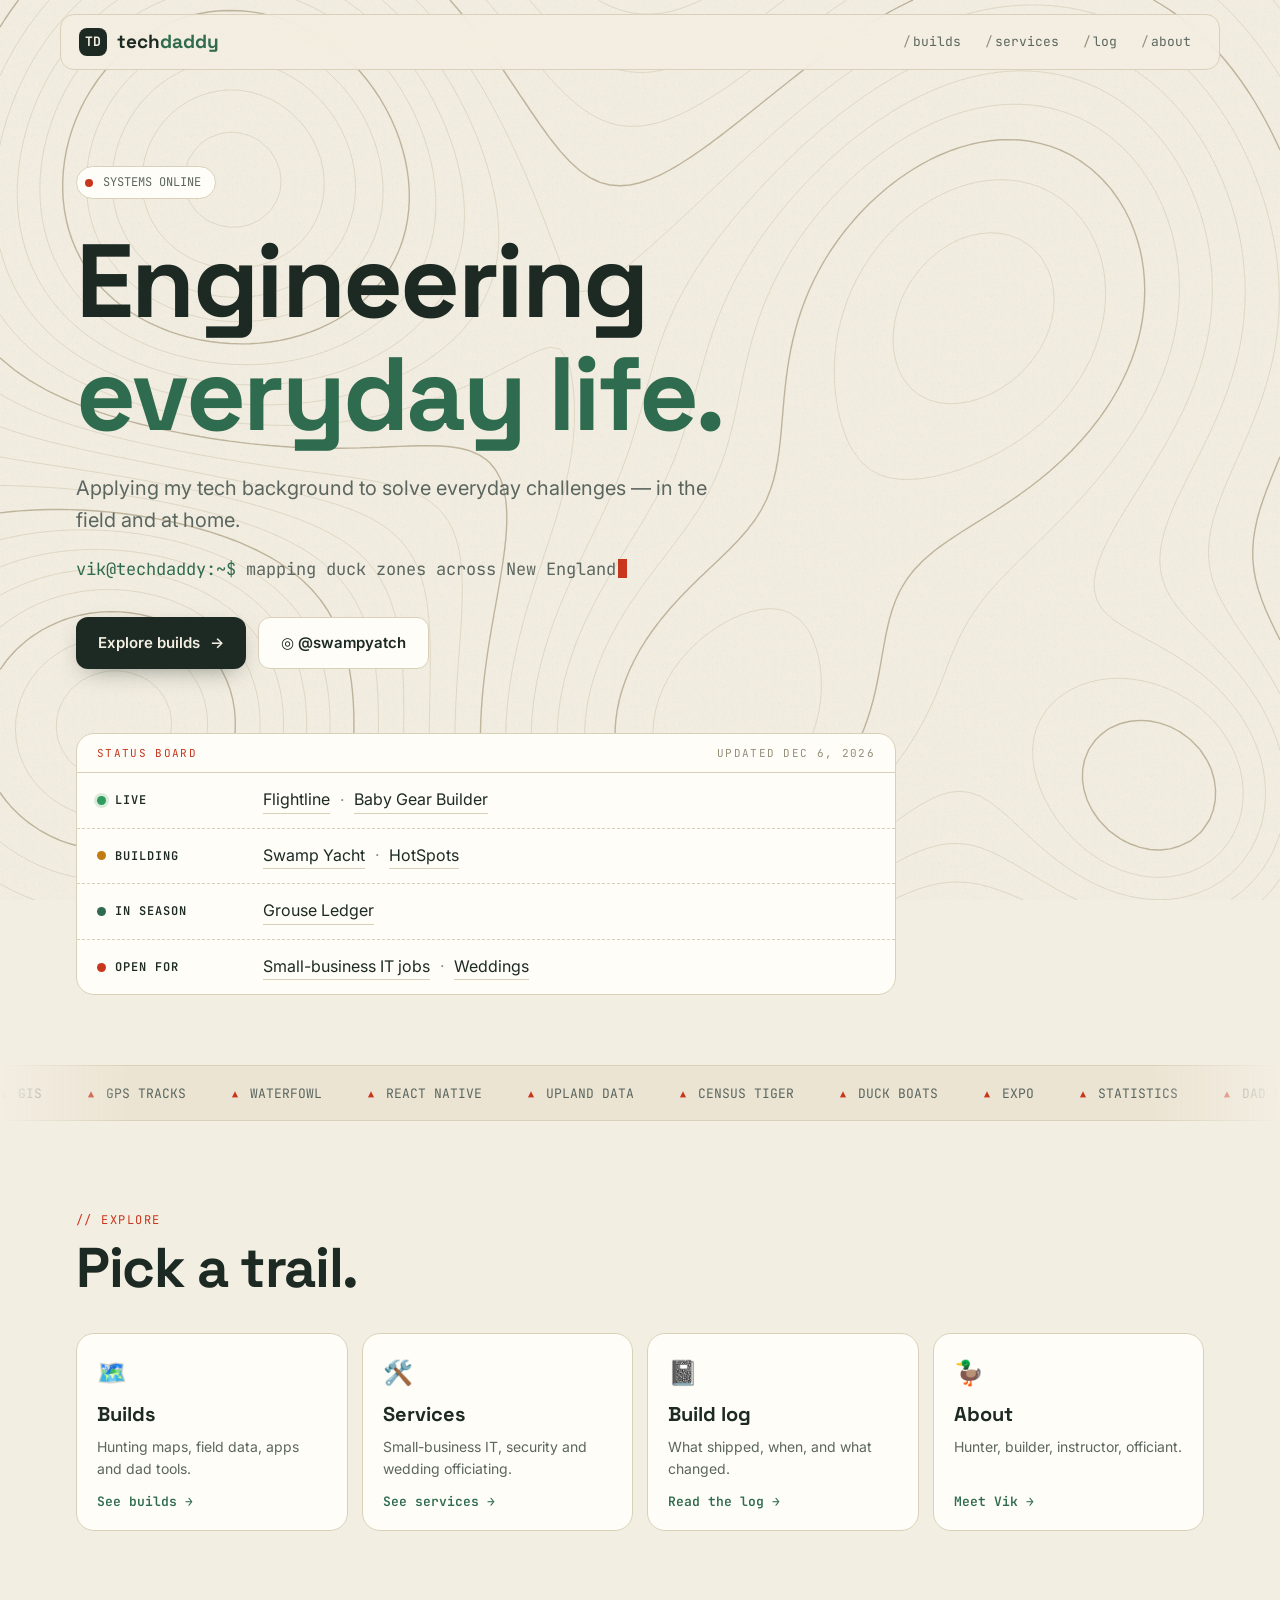
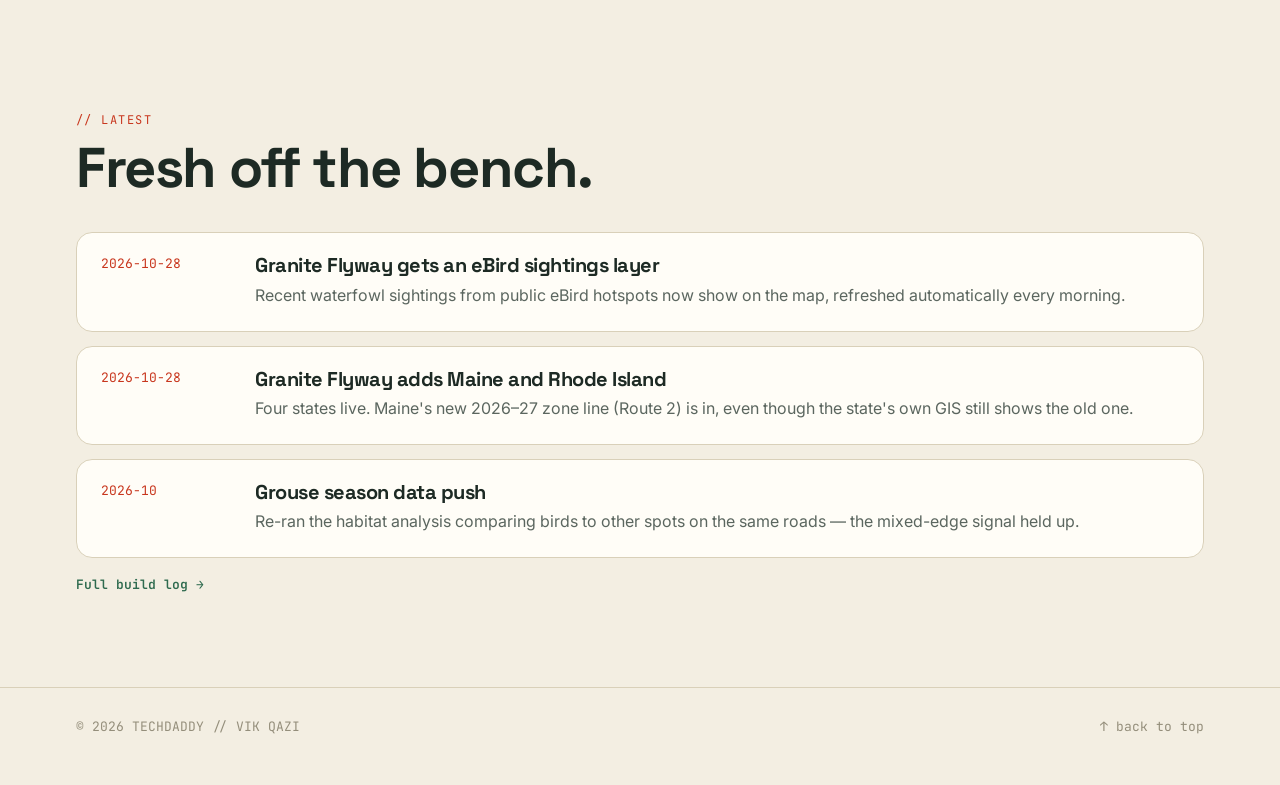
==== commit e42d18f8: "Home: replace stats strip with a status board built from BUILDS Co-Authored-By: Claude Opus 5.5 <nor" ====
--- a/index.html
+++ b/index.html
@@ -33,11 +33,9 @@
     <a class="btn primary" href="builds.html">Explore builds <span>→</span></a>
     <a class="btn ghost" href="https://www.instagram.com/swampyatch/" target="_blank" rel="noopener">◎ @swampyatch</a>
   </div>
-  <div class="stats rv">
-    <div class="stat"><b data-count="4">0</b><span>States mapped</span></div>
-    <div class="stat"><b data-count="2">0</b><span>Live tools</span></div>
-    <div class="stat"><b data-count="10" data-suffix="+">0</b><span>Years chasing grouse</span></div>
-    <div class="stat"><b data-count="10">0</b><span>Weddings officiated</span></div>
+  <div class="board rv">
+    <div class="board-hd"><span>STATUS BOARD</span><span id="boardTime"></span></div>
+    <div id="board"></div>
   </div>
 </div></header>
 
--- a/styles.css
+++ b/styles.css
@@ -159,6 +159,24 @@
 .officiant p{margin:0;color:var(--muted);max-width:560px}
 #officiant{padding-top:0}
 
+/* ---------- home status board ---------- */
+.board{margin-top:64px;border:1px solid var(--line);border-radius:18px;background:var(--paper,var(--glass));overflow:hidden;max-width:820px}
+.board-hd{display:flex;justify-content:space-between;gap:12px;padding:12px 20px;border-bottom:1px solid var(--line);font:11px var(--mono);letter-spacing:.12em;color:var(--dim)}
+.board-hd span:first-child{color:var(--pin)}
+.board-row{display:grid;grid-template-columns:150px 1fr;gap:16px;align-items:center;padding:14px 20px;border-bottom:1px dashed var(--line)}
+.board-row:last-child{border-bottom:0}
+.board-k{display:inline-flex;align-items:center;gap:9px;font:600 12px var(--mono);letter-spacing:.08em}
+.board-k i{width:9px;height:9px;border-radius:50%}
+.board-k.live i{background:#2f9b5f;box-shadow:0 0 0 3px rgba(47,155,95,.18);animation:pulse 2s infinite}
+.board-k.building i{background:var(--amber)}
+.board-k.season i{background:var(--cyan)}
+.board-k.open i{background:var(--pin)}
+@keyframes pulse{50%{box-shadow:0 0 0 6px rgba(47,155,95,0)}}
+.board-v{font-size:16px;display:flex;flex-wrap:wrap;gap:4px 10px;align-items:center}
+.board-v a{color:var(--ink);text-decoration:none;border-bottom:1px solid var(--line);transition:.2s}
+.board-v a:hover{color:var(--cyan);border-color:var(--cyan)}
+.board-v b{color:var(--dim);font-weight:400}
+
 /* ---------- multi-page: page headers, active nav, home explore tiles ---------- */
 .page-head{padding:84px 0 10px}
 .page-head h1{font-size:clamp(40px,7vw,80px);margin:12px 0 14px}
@@ -202,6 +220,9 @@
   .officiant{padding:24px}
   .explore{grid-template-columns:1fr 1fr}
   .page-head{padding:56px 0 8px}
+  .board{margin-top:44px}
+  .board-row{grid-template-columns:1fr;gap:6px;padding:12px 16px}
+  .board-hd{padding:10px 16px}
   .stats{grid-template-columns:1fr 1fr}
   .stat:nth-child(2){border-right:0}
   .stat:nth-child(-n+2){border-bottom:1px solid var(--line)}
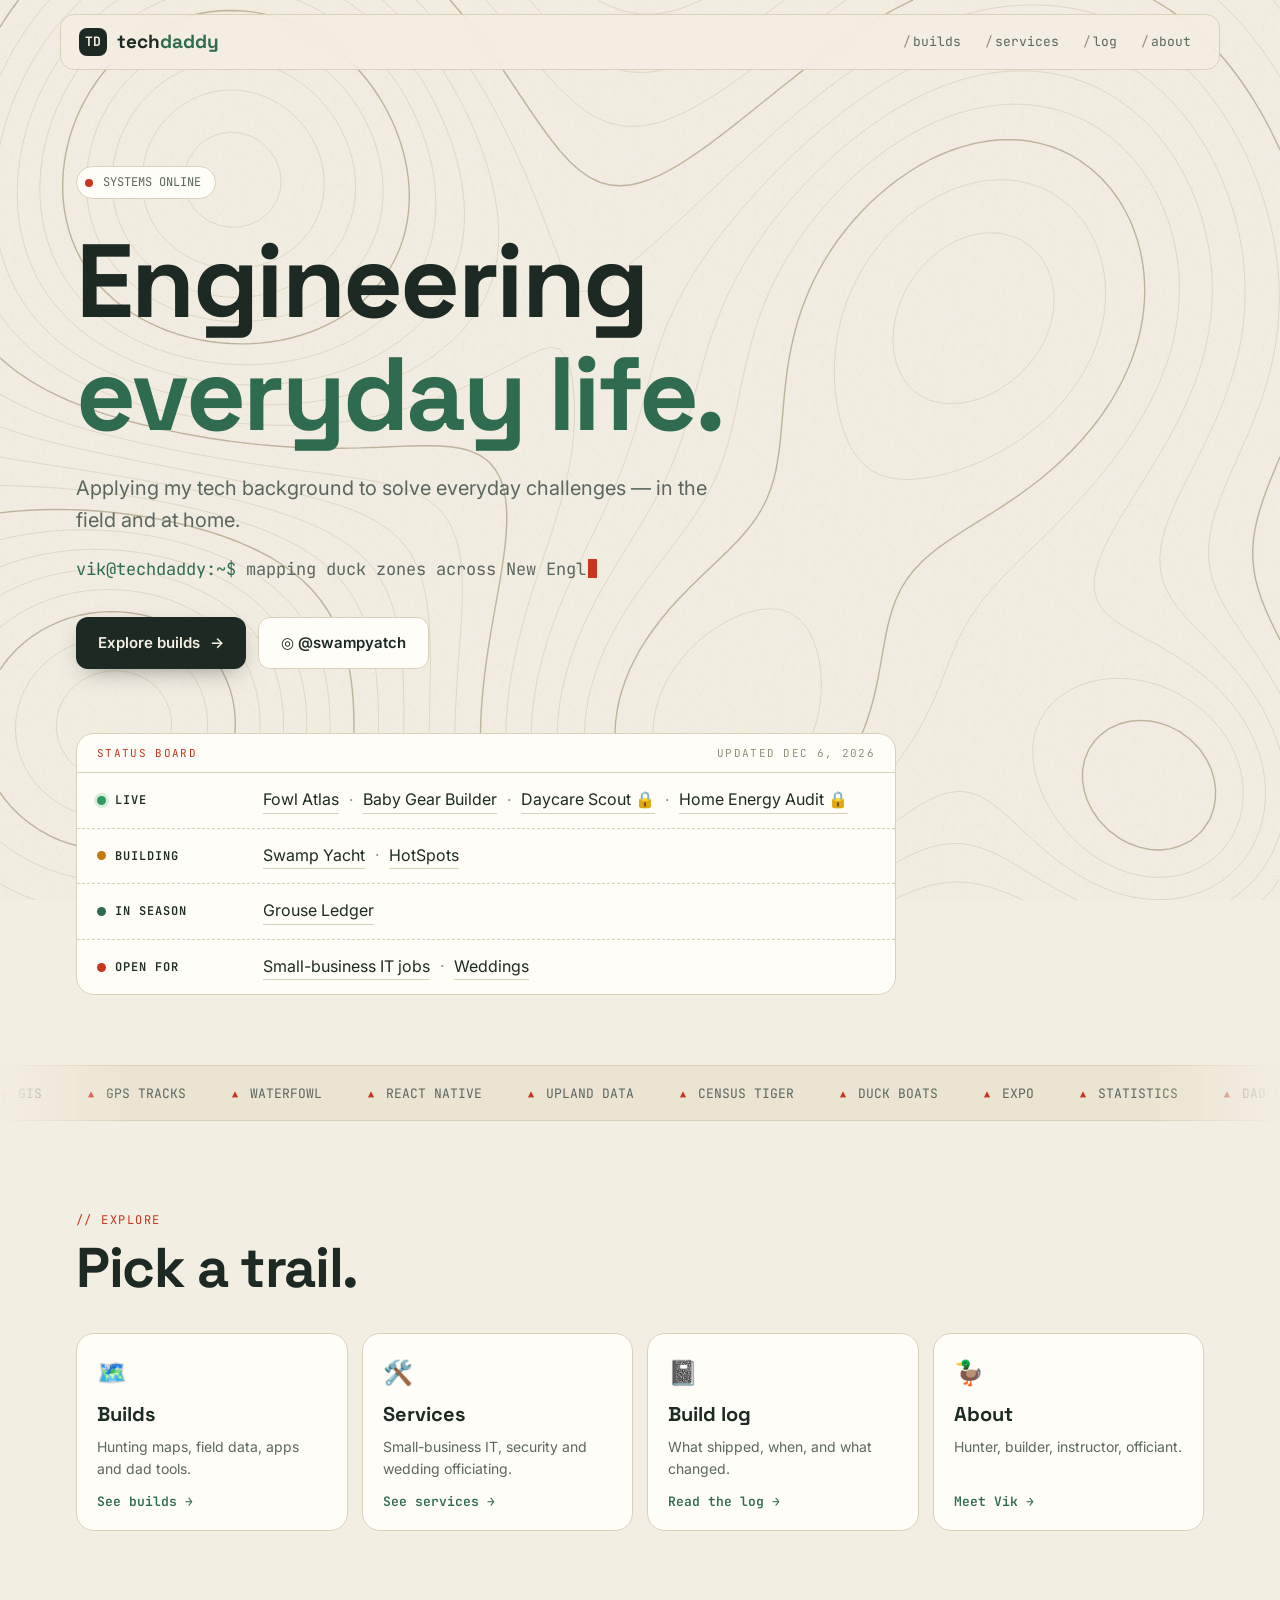
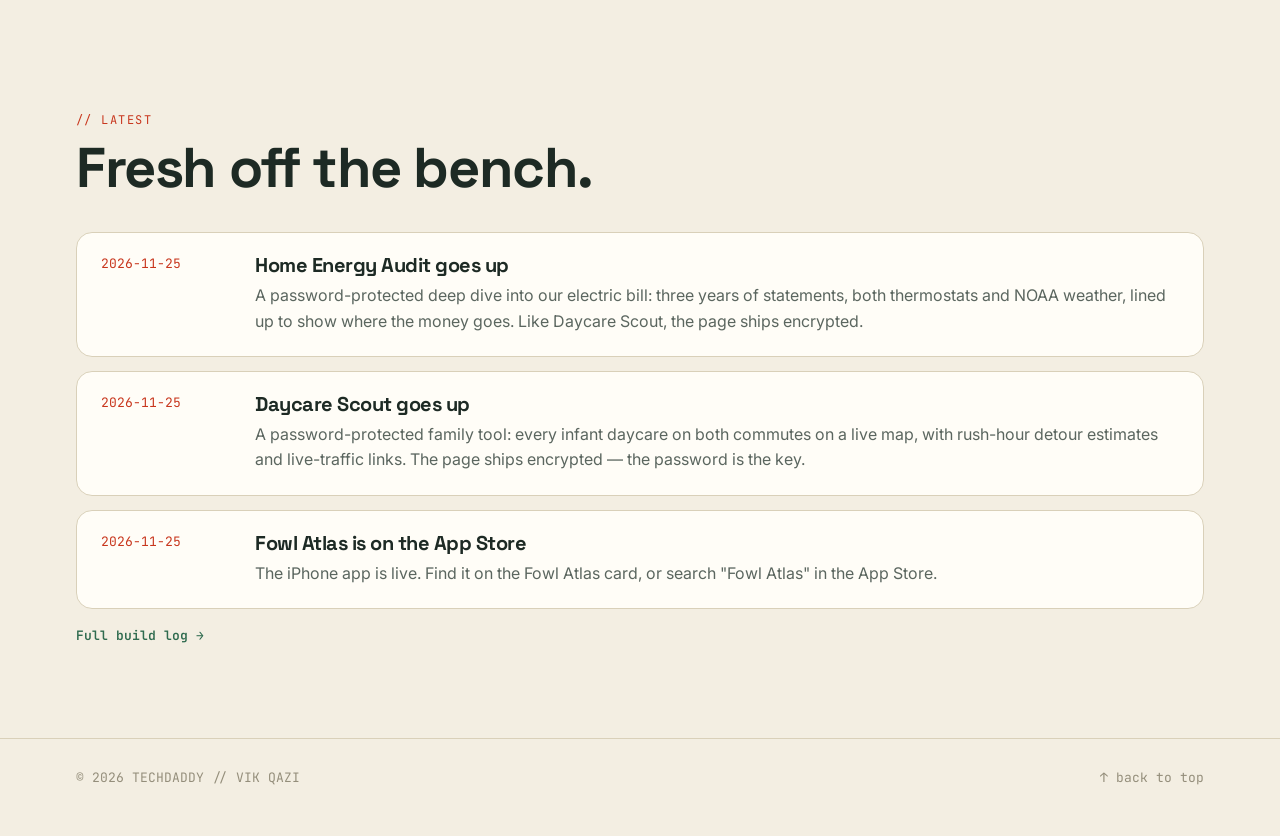
==== commit d8a9af90: "Version script and stylesheet links so updates show without a hard refresh Co-Authored-By: Claude Op" ====
--- a/index.html
+++ b/index.html
@@ -8,7 +8,7 @@
 <meta name="theme-color" content="#f3eee2">
 <link rel="preconnect" href="https://fonts.googleapis.com">
 <link href="https://fonts.googleapis.com/css2?family=Space+Grotesk:wght@400;500;700&family=JetBrains+Mono:wght@400;600&family=Inter:wght@400;500;600&display=swap" rel="stylesheet">
-<link rel="stylesheet" href="styles.css">
+<link rel="stylesheet" href="styles.css?v=20261125b">
 </head>
 <body>
 <div class="noise"></div>
@@ -63,6 +63,6 @@
   <a href="#">↑ back to top</a>
 </div></footer>
 
-<script src="site.js"></script>
+<script src="site.js?v=20261125b"></script>
 </body>
 </html>
--- a/styles.css
+++ b/styles.css
@@ -119,6 +119,7 @@
 .foot{margin-top:auto;padding-top:12px;display:flex;flex-wrap:wrap;align-items:center;justify-content:space-between;gap:10px;border-top:1px solid var(--line)}
 .tags{display:flex;flex-wrap:wrap;gap:6px}
 .tags span{font:11px var(--mono);color:var(--muted);border:1px solid var(--line);border-radius:6px;padding:2px 8px}
+.gos{display:flex;gap:16px;flex-wrap:wrap}
 .go{font:600 13px var(--mono);text-decoration:none;color:var(--cyan);display:inline-flex;gap:6px;align-items:center}
 .go:hover{text-shadow:0 0 12px var(--cyan)}
 .go span{transition:transform .2s}
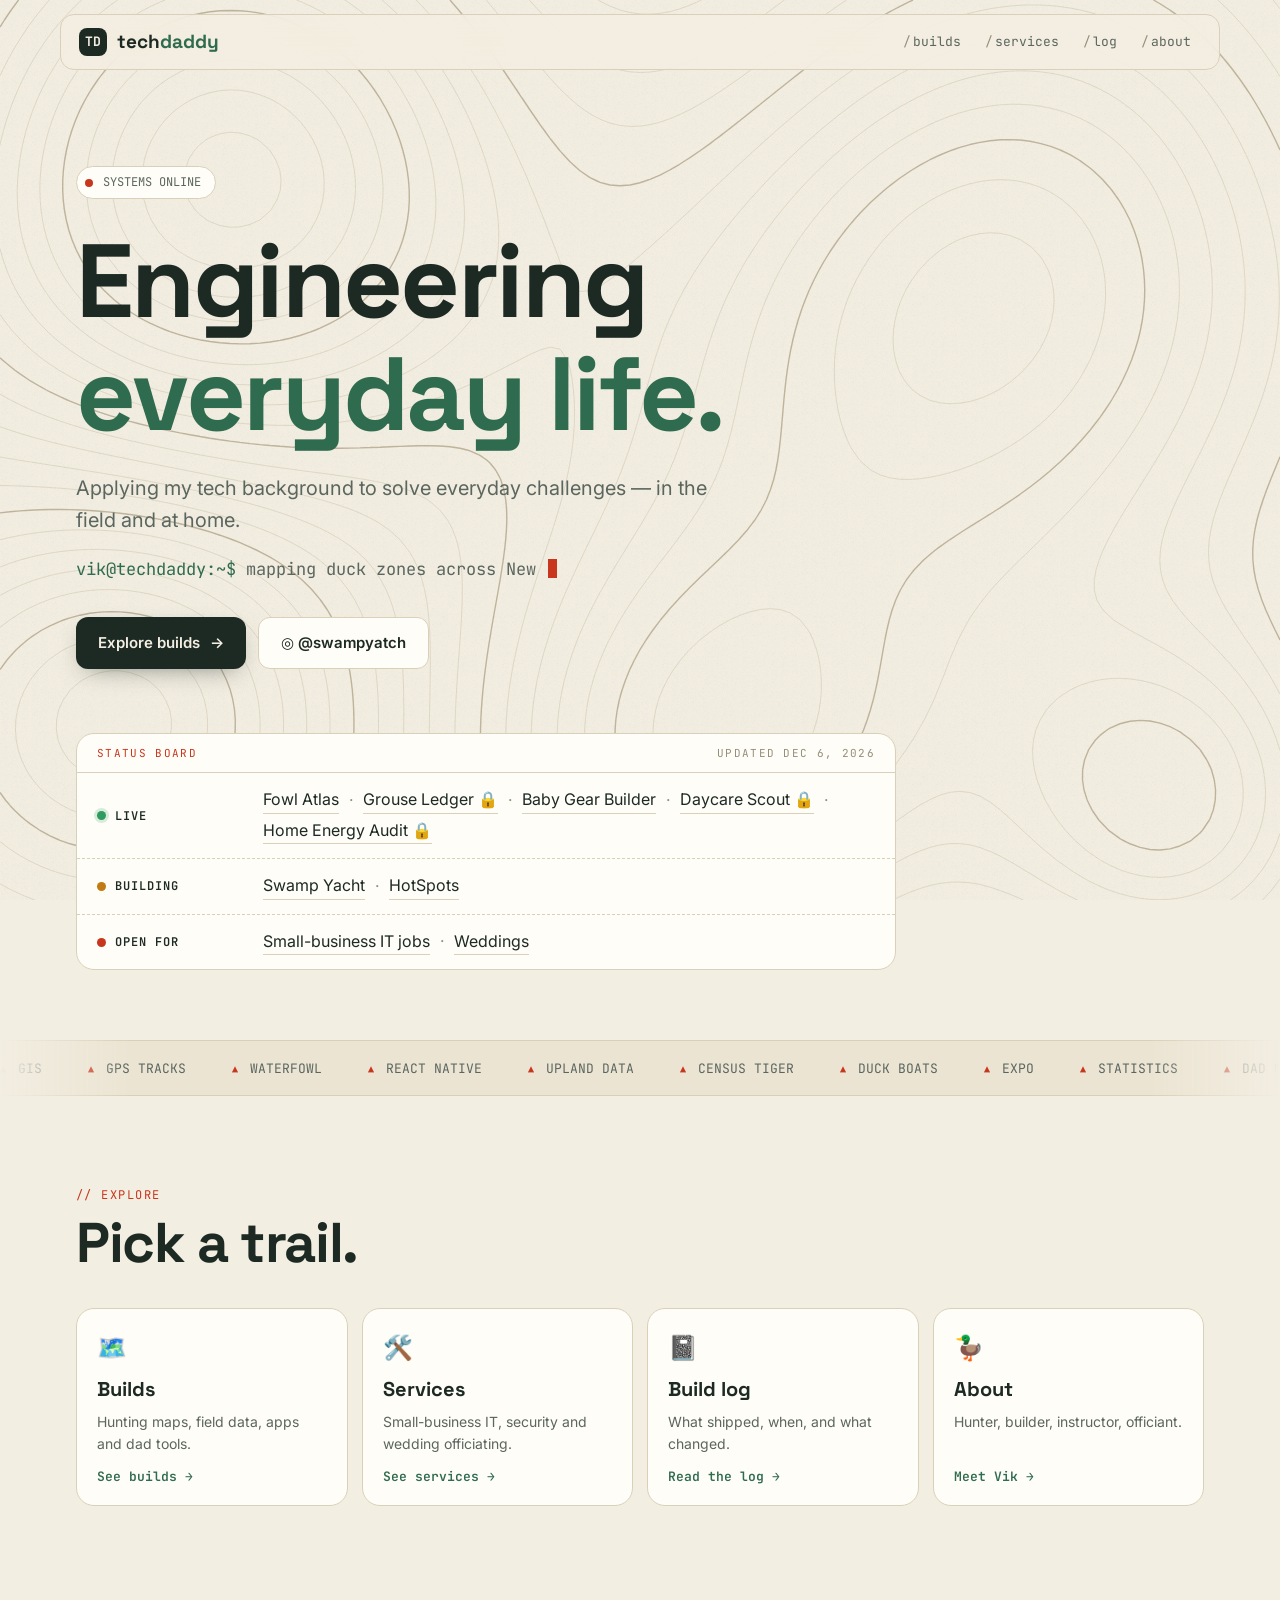
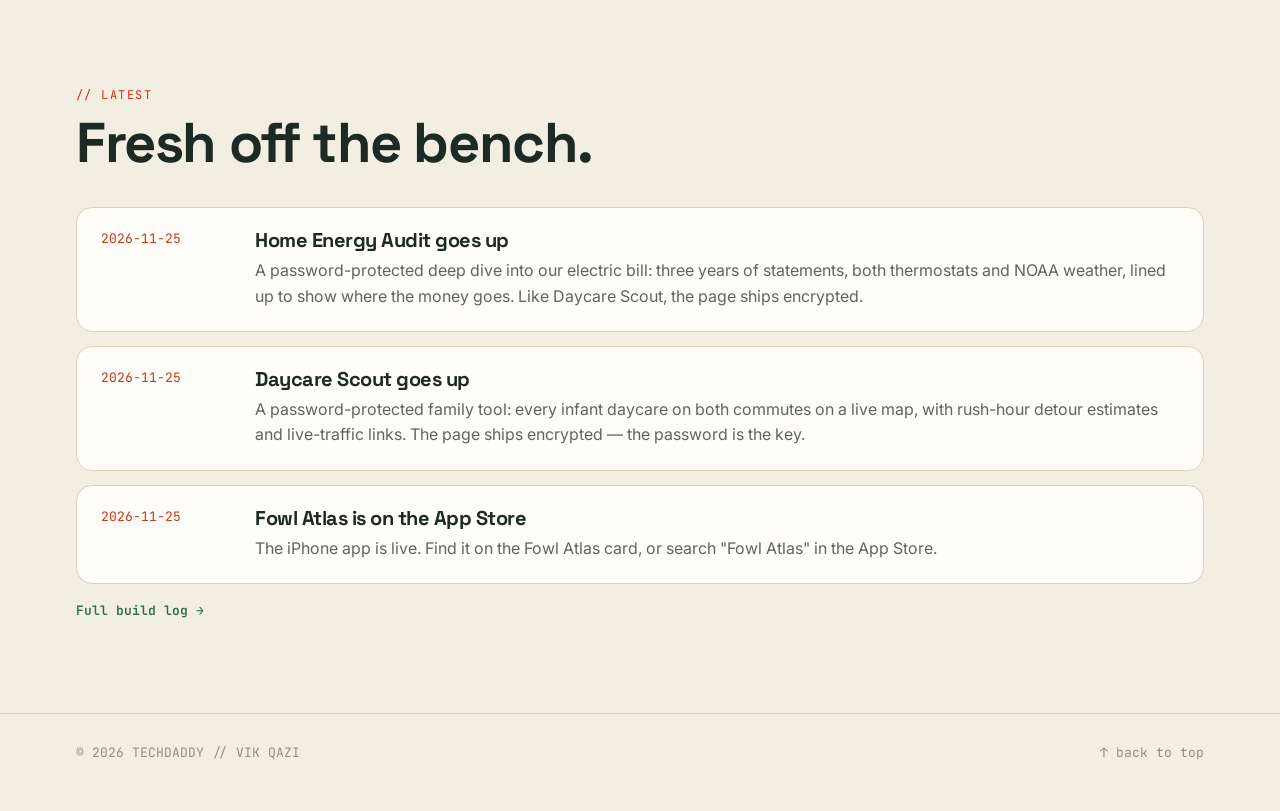
==== commit f4a4e364: "Grouse Ledger to LIVE; bump asset version so browsers fetch the new script Co-Authored-By: Claude Op" ====
--- a/index.html
+++ b/index.html
@@ -8,7 +8,7 @@
 <meta name="theme-color" content="#f3eee2">
 <link rel="preconnect" href="https://fonts.googleapis.com">
 <link href="https://fonts.googleapis.com/css2?family=Space+Grotesk:wght@400;500;700&family=JetBrains+Mono:wght@400;600&family=Inter:wght@400;500;600&display=swap" rel="stylesheet">
-<link rel="stylesheet" href="styles.css?v=20261125b">
+<link rel="stylesheet" href="styles.css?v=20261126a">
 </head>
 <body>
 <div class="noise"></div>
@@ -63,6 +63,6 @@
   <a href="#">↑ back to top</a>
 </div></footer>
 
-<script src="site.js?v=20261125b"></script>
+<script src="site.js?v=20261126a"></script>
 </body>
 </html>
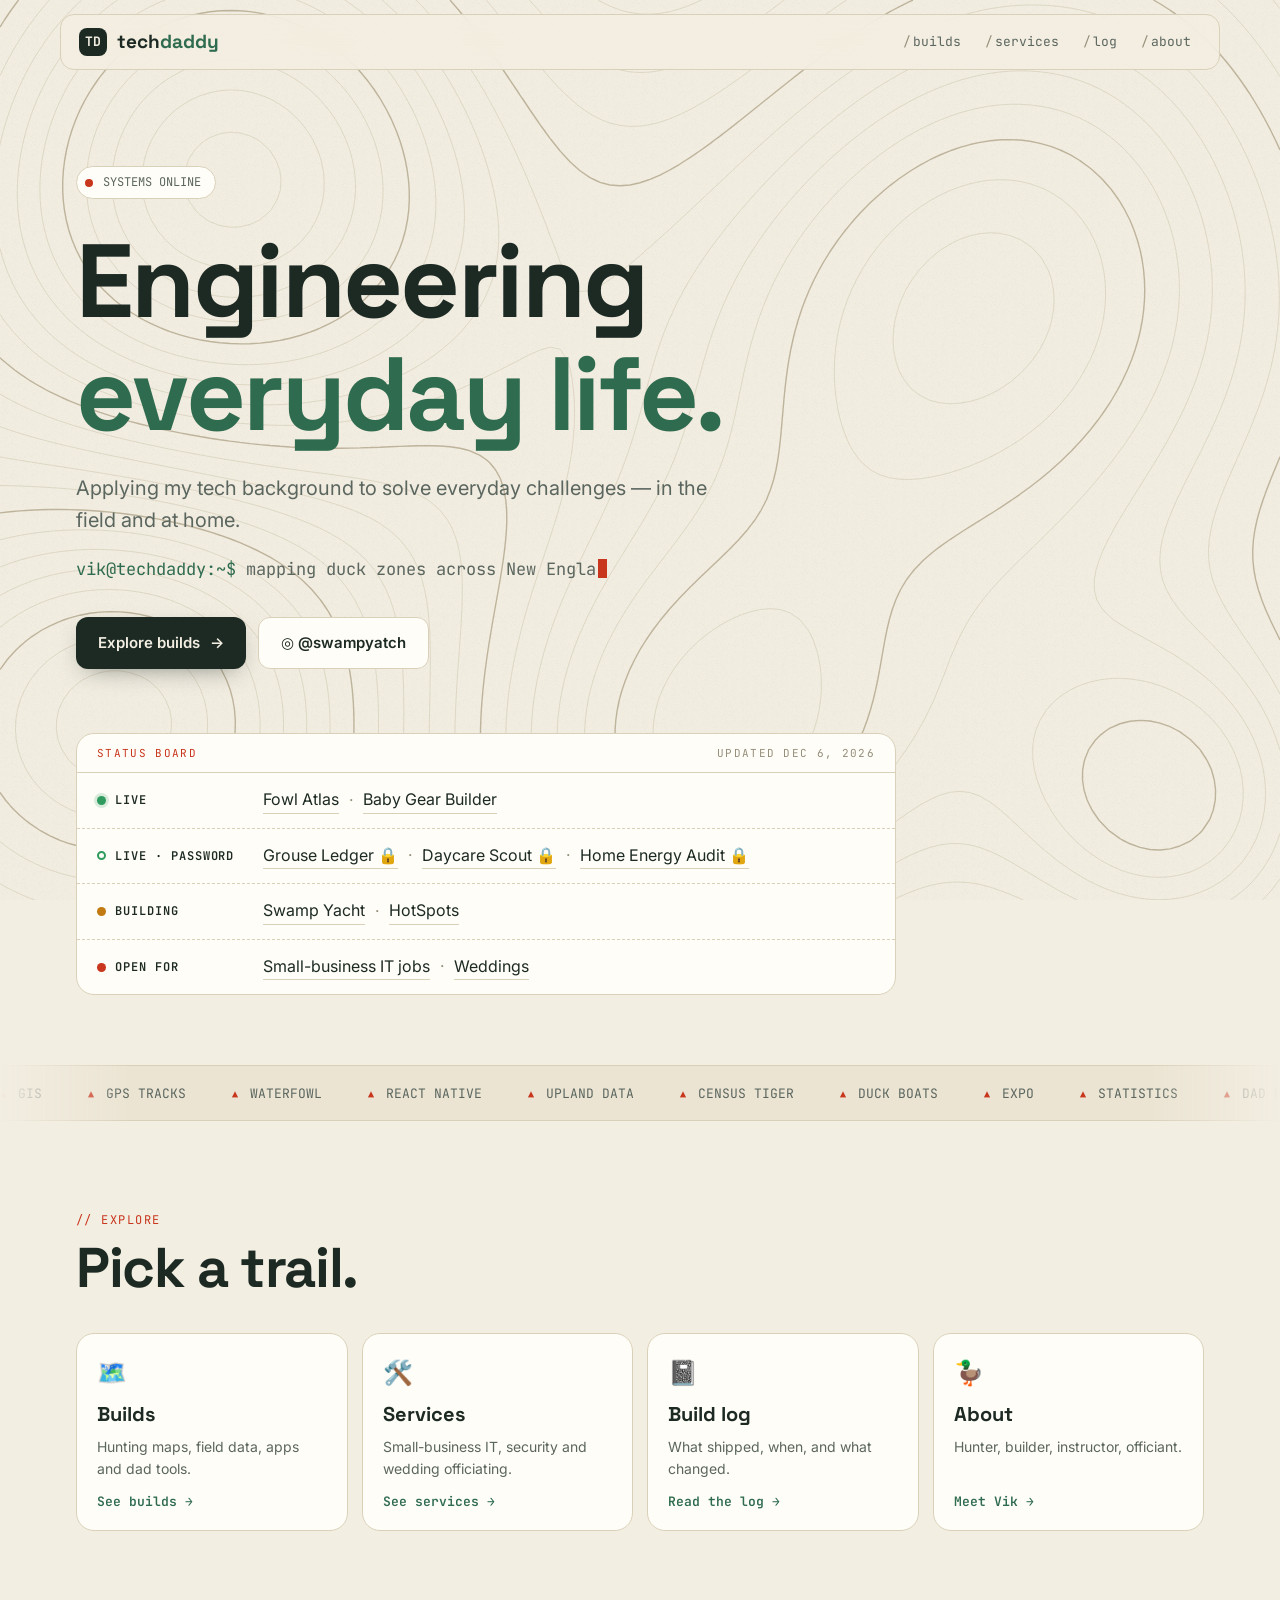
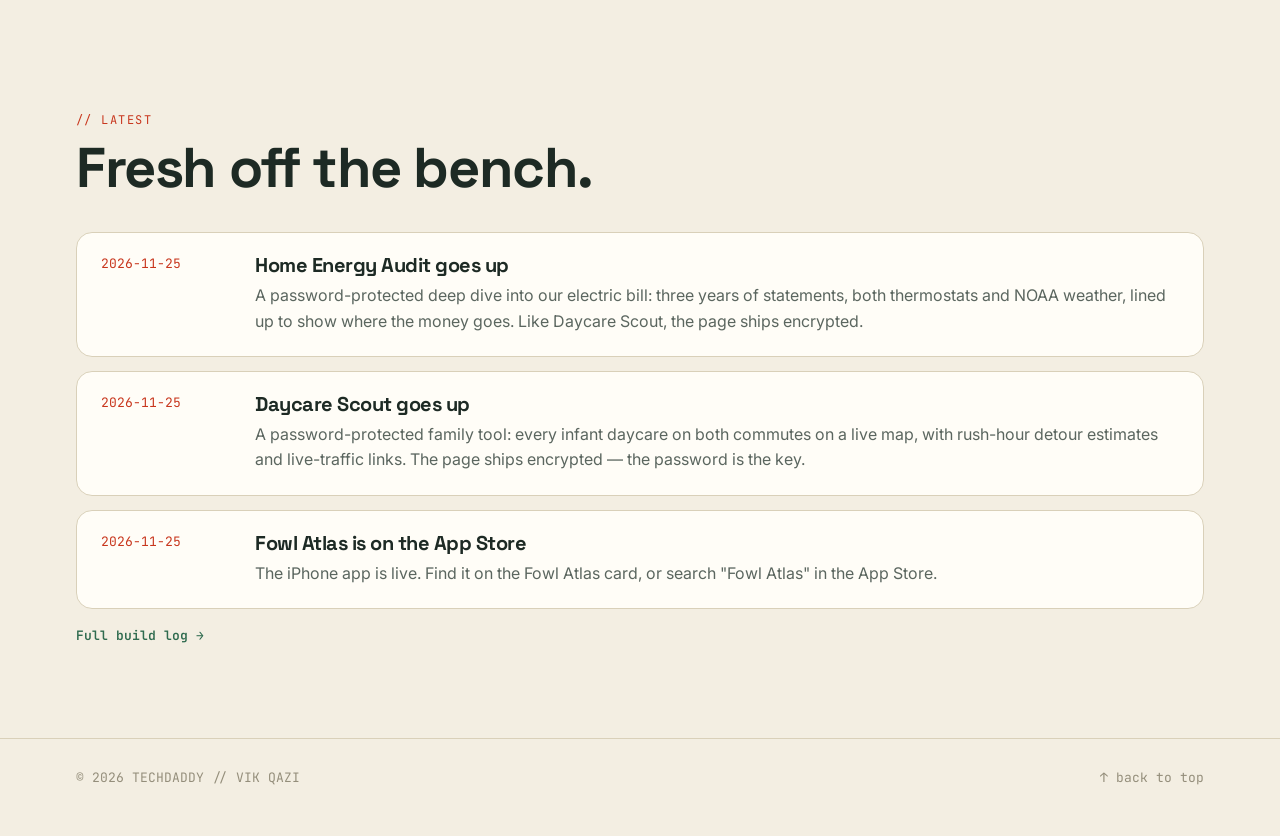
==== commit 4bd3c492: "Status board: separate LIVE · PASSWORD row for locked pages Co-Authored-By: Claude Opus 5.5 <noreply" ====
--- a/index.html
+++ b/index.html
@@ -8,7 +8,7 @@
 <meta name="theme-color" content="#f3eee2">
 <link rel="preconnect" href="https://fonts.googleapis.com">
 <link href="https://fonts.googleapis.com/css2?family=Space+Grotesk:wght@400;500;700&family=JetBrains+Mono:wght@400;600&family=Inter:wght@400;500;600&display=swap" rel="stylesheet">
-<link rel="stylesheet" href="styles.css?v=20261126a">
+<link rel="stylesheet" href="styles.css?v=20261126b">
 </head>
 <body>
 <div class="noise"></div>
@@ -63,6 +63,6 @@
   <a href="#">↑ back to top</a>
 </div></footer>
 
-<script src="site.js?v=20261126a"></script>
+<script src="site.js?v=20261126b"></script>
 </body>
 </html>
--- a/styles.css
+++ b/styles.css
@@ -169,6 +169,7 @@
 .board-k{display:inline-flex;align-items:center;gap:9px;font:600 12px var(--mono);letter-spacing:.08em}
 .board-k i{width:9px;height:9px;border-radius:50%}
 .board-k.live i{background:#2f9b5f;box-shadow:0 0 0 3px rgba(47,155,95,.18);animation:pulse 2s infinite}
+.board-k.private i{border:2px solid #2f9b5f;box-sizing:border-box}
 .board-k.building i{background:var(--amber)}
 .board-k.season i{background:var(--cyan)}
 .board-k.open i{background:var(--pin)}
